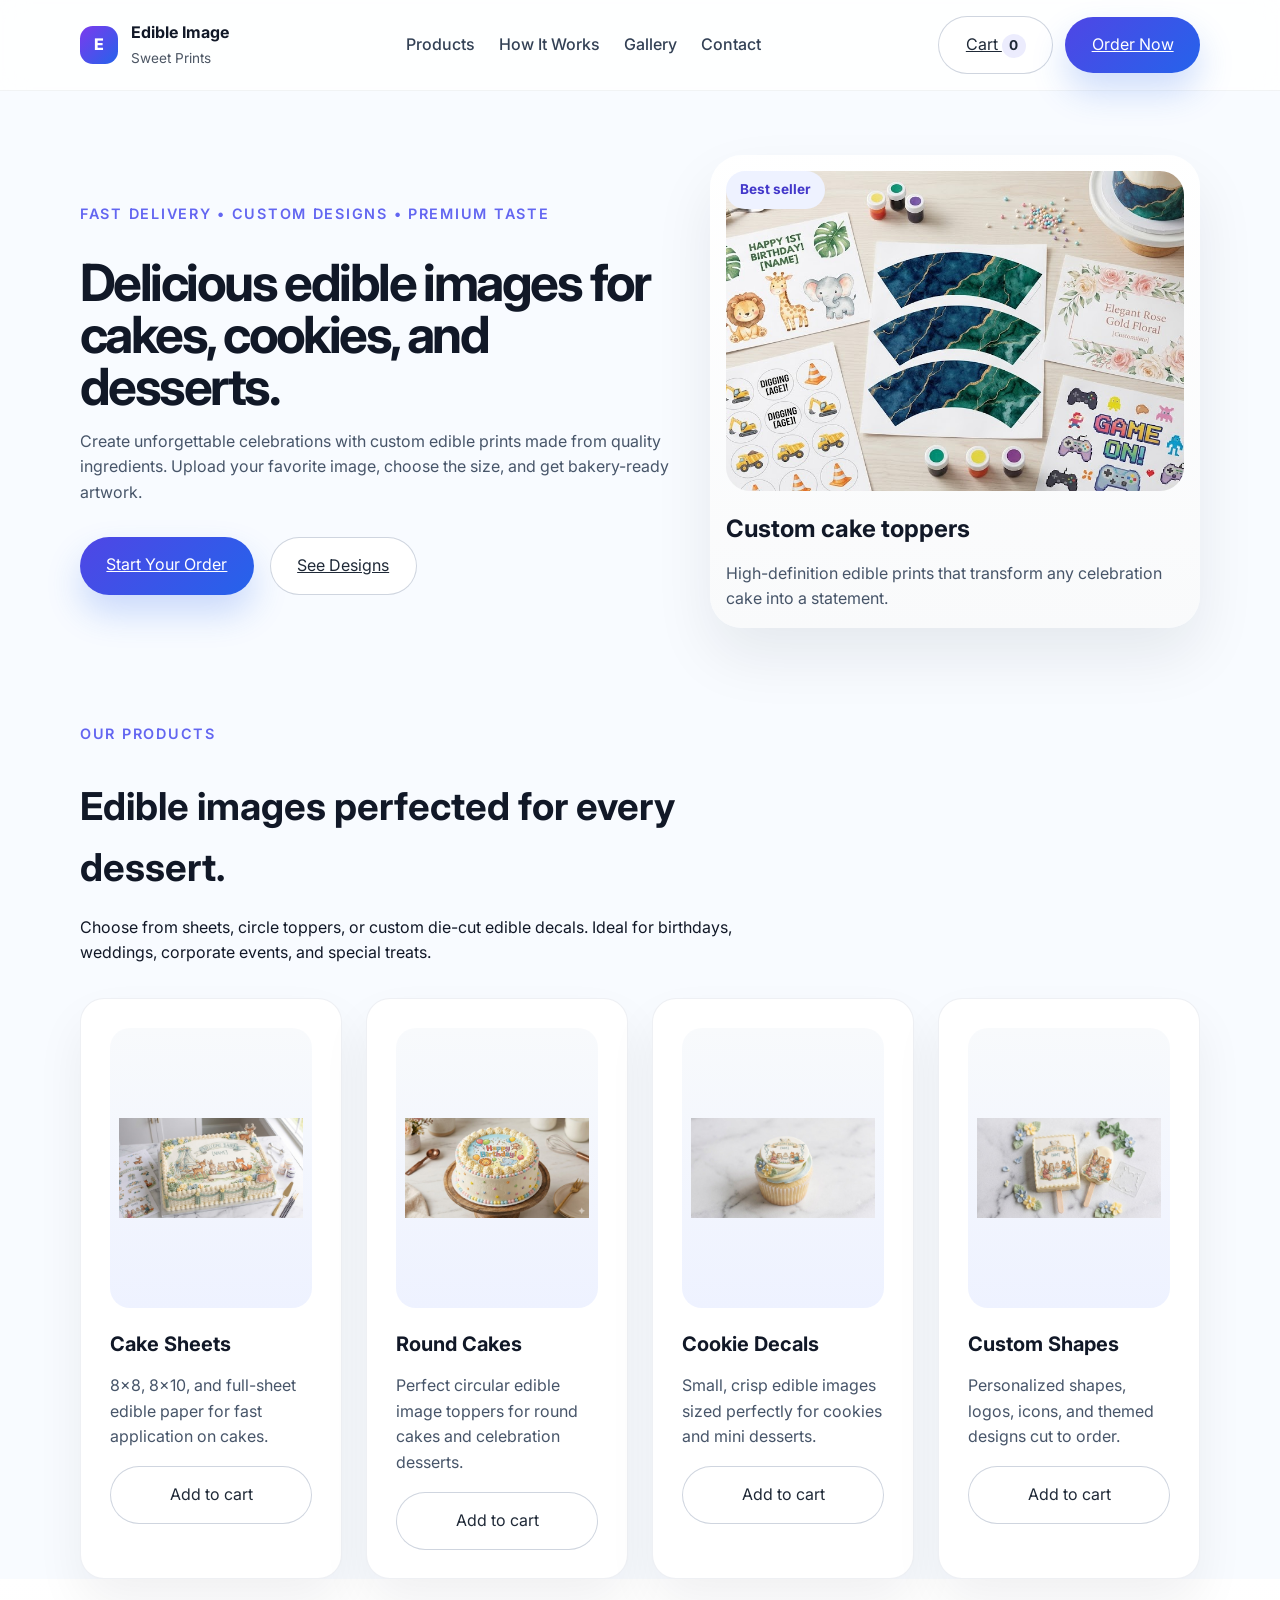
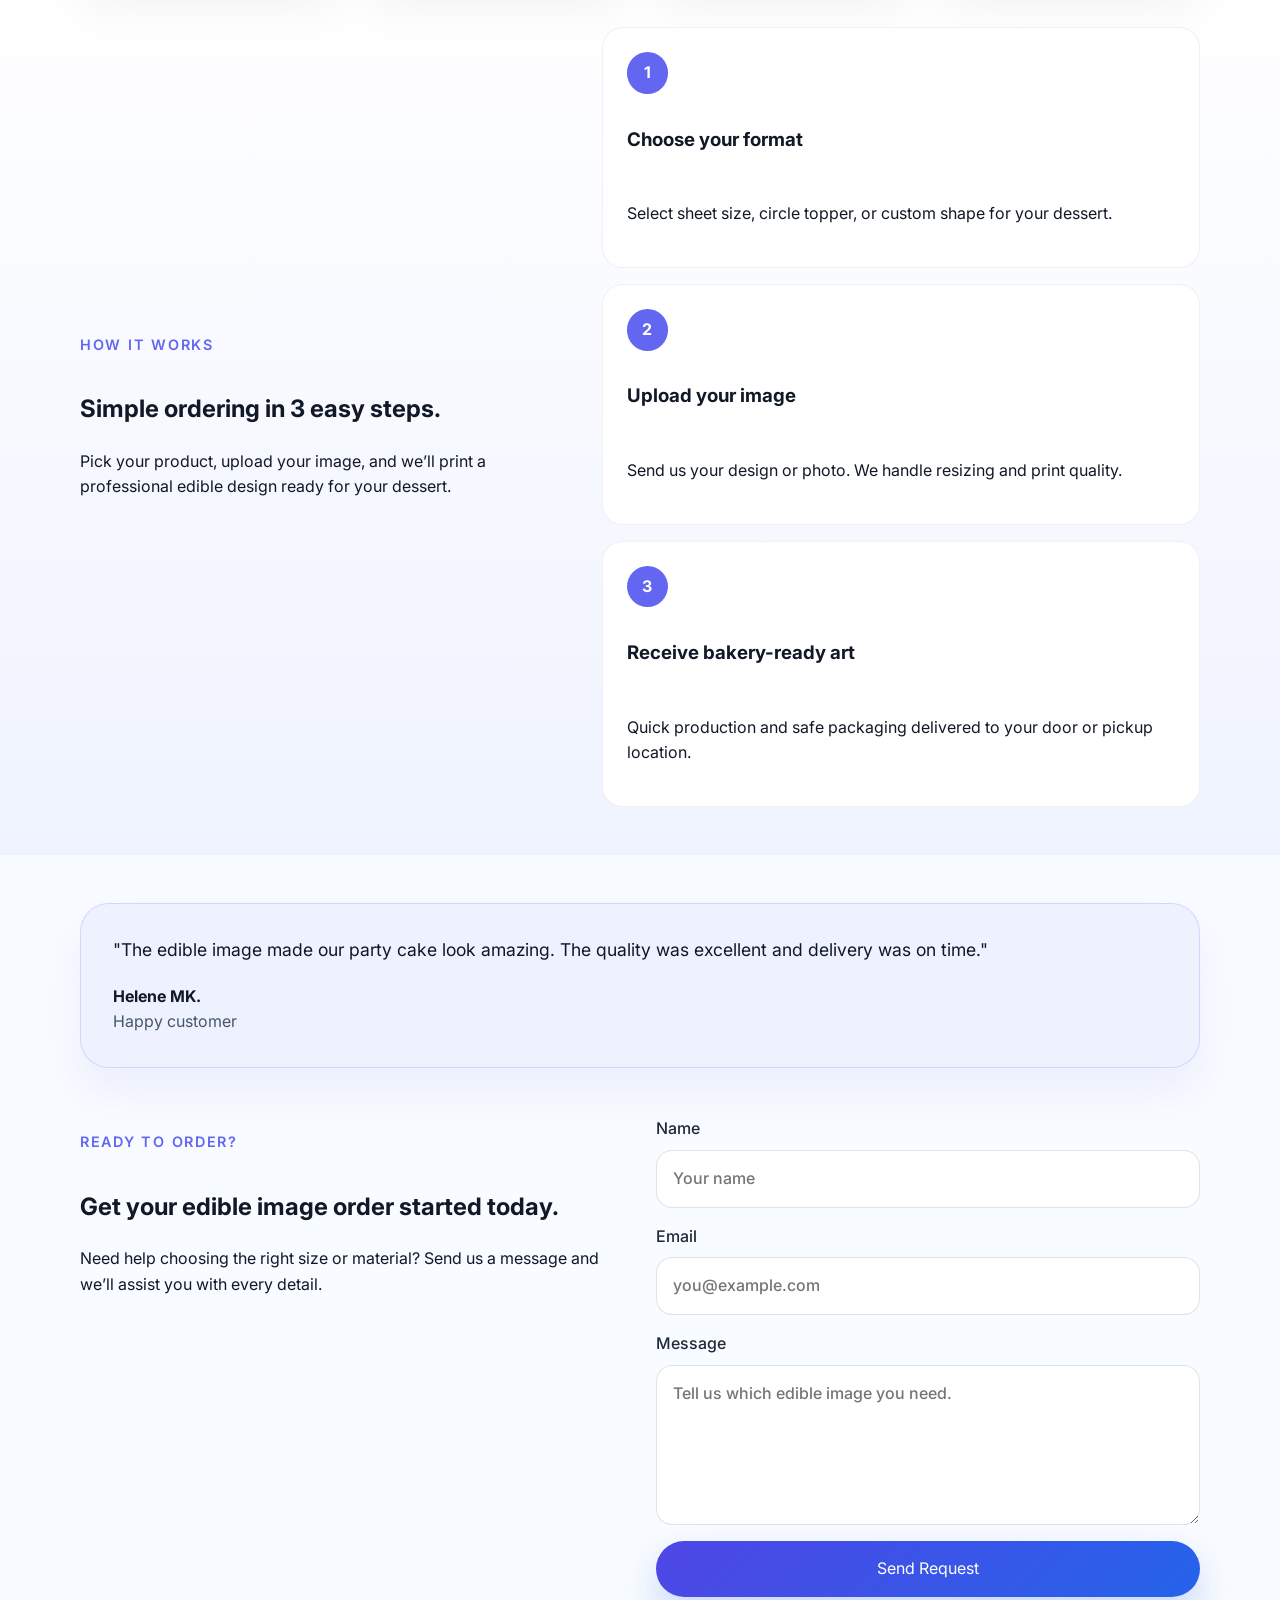
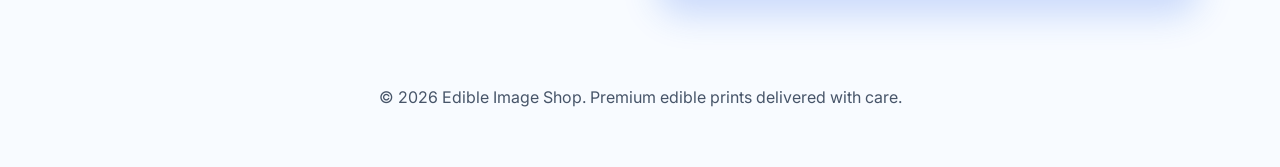
==== index.html @ 17825cc0 "Initial commit" ====
<!DOCTYPE html>
<html lang="en">
<head>
  <meta charset="UTF-8" />
  <meta name="viewport" content="width=device-width, initial-scale=1.0" />
  <title>Edible Image Shop</title>
  <link rel="preconnect" href="https://fonts.googleapis.com" />
  <link rel="preconnect" href="https://fonts.gstatic.com" crossorigin />
  <link href="https://fonts.googleapis.com/css2?family=Inter:wght@400;500;600;700;800&display=swap" rel="stylesheet" />
  <link rel="stylesheet" href="styles.css" />
</head>
<body>
  <header class="site-header">
    <div class="container header-inner">
      <a href="#hero" class="brand">
        <span class="brand-mark">E</span>
        <div>
          <strong>Edible Image</strong>
          <small>Sweet Prints</small>
        </div>
      </a>
      <nav class="site-nav">
        <a href="#products">Products</a>
        <a href="#process">How It Works</a>
        <a href="gallery.html">Gallery</a>
        <a href="#contact">Contact</a>
      </nav>
      <div class="header-actions">
        <a class="button button-secondary cart-button" href="cart.html">
          Cart <span class="cart-count" data-cart-count>0</span>
        </a>
        <a class="button button-primary" href="#contact">Order Now</a>
      </div>
    </div>
  </header>

  <main>
    <section id="hero" class="hero-section">
      <div class="container hero-grid">
        <div class="hero-copy">
          <p class="eyebrow">Fast delivery • Custom designs • Premium taste</p>
          <h1>Delicious edible images for cakes, cookies, and desserts.</h1>
          <p class="hero-text">Create unforgettable celebrations with custom edible prints made from quality ingredients. Upload your favorite image, choose the size, and get bakery-ready artwork.</p>
          <div class="hero-actions">
            <a class="button button-primary" href="#contact">Start Your Order</a>
            <a class="button button-secondary" href="#products">See Designs</a>
          </div>
        </div>
        <div class="hero-card">
          <div class="product-badge">Best seller</div>
          <img src="img/Welcomeimg.png" alt="Edible image cake" />
          <div class="card-info">
            <h2>Custom cake toppers</h2>
            <p>High-definition edible prints that transform any celebration cake into a statement.</p>
          </div>
        </div>
      </div>
    </section>

    <section id="products" class="section section-products">
      <div class="container">
        <div class="section-heading">
          <p class="eyebrow">Our products</p>
          <h2>Edible images perfected for every dessert.</h2>
          <p>Choose from sheets, circle toppers, or custom die-cut edible decals. Ideal for birthdays, weddings, corporate events, and special treats.</p>
        </div>

        <div class="product-grid">
          <article class="product-card">
            <div class="product-image-gallery" data-product-gallery>
              <img class="product-card-image" src="img/sheet2.png" alt="Sheet cake edible image" />
              <img class="product-card-image" src="img/sheet.png" alt="Sheet cake edible image variant 1" />
              <img class="product-card-image" src="img/sheet-cake.png" alt="Sheet cake edible image variant 2" />
            </div>
            <h3>Cake Sheets</h3>
            <p>8x8, 8x10, and full-sheet edible paper for fast application on cakes.</p>
            <button class="button button-secondary add-cart" type="button" data-product-id="sheet-cake" data-product-name="Cake Sheets">Add to cart</button>
          </article>
          <article class="product-card">
            <div class="product-image-gallery" data-product-gallery>
              <img class="product-card-image" src="img/round-cake.png" alt="Round cake edible image" />
              <img class="product-card-image" src="img/smallround.png" alt="Round cake edible image variant 1" />
              <img class="product-card-image" src="img/round.png" alt="Round cake edible image variant 1" />
              <img class="product-card-image" src="img/2tier.png" alt="Round cake edible image variant 2" />
            </div>
            <h3>Round Cakes</h3>
            <p>Perfect circular edible image toppers for round cakes and celebration desserts.</p>
            <button class="button button-secondary add-cart" type="button" data-product-id="round-cake" data-product-name="Round Cakes">Add to cart</button>
          </article>
          <article class="product-card">
            <div class="product-image-gallery" data-product-gallery>
              <img class="product-card-image" src="img/1cupcake.png" alt="Cookie edible image" />
              <img class="product-card-image" src="img/cupcakes.png" alt="Cookie edible image variant 1" />
              <img class="product-card-image" src="img/cupcake.png" alt="Cookie edible image variant 2" />
            </div>
            <h3>Cookie Decals</h3>
            <p>Small, crisp edible images sized perfectly for cookies and mini desserts.</p>
            <button class="button button-secondary add-cart" type="button" data-product-id="cookie" data-product-name="Cookie Decals">Add to cart</button>
          </article>
          <article class="product-card">
            <div class="product-image-gallery" data-product-gallery>
              <img class="product-card-image" src="img/shape1.png" alt="Custom shape edible image" />
              <img class="product-card-image" src="img/shape.png" alt="Custom shape edible image variant 1" />
              <img class="product-card-image" src="img/custom-shape.png" alt="Custom shape edible image variant 2" />
            </div>
            <h3>Custom Shapes</h3>
            <p>Personalized shapes, logos, icons, and themed designs cut to order.</p>
            <button class="button button-secondary add-cart" type="button" data-product-id="custom-shape" data-product-name="Custom Shapes">Add to cart</button>
          </article>
        </div>
      </div>
    </section>

    <section id="process" class="section section-process">
      <div class="container process-grid">
        <div class="process-copy">
          <p class="eyebrow">How it works</p>
          <h2>Simple ordering in 3 easy steps.</h2>
          <p>Pick your product, upload your image, and we’ll print a professional edible design ready for your dessert.</p>
        </div>

        <div class="process-steps">
          <div class="step-card">
            <span class="step-number">1</span>
            <h3>Choose your format</h3>
            <p>Select sheet size, circle topper, or custom shape for your dessert.</p>
          </div>
          <div class="step-card">
            <span class="step-number">2</span>
            <h3>Upload your image</h3>
            <p>Send us your design or photo. We handle resizing and print quality.</p>
          </div>
          <div class="step-card">
            <span class="step-number">3</span>
            <h3>Receive bakery-ready art</h3>
            <p>Quick production and safe packaging delivered to your door or pickup location.</p>
          </div>
        </div>
      </div>
    </section>

    <section class="section section-testimonials">
      <div class="container">
        <div class="testimonial-card">
          <p>"The edible image made our party cake look amazing. The quality was excellent and delivery was on time."</p>
          <div class="testimonial-author">
            <strong>Helene MK.</strong>
            <span>Happy customer</span>
          </div>
        </div>
      </div>
    </section>

    <section id="contact" class="section section-contact">
      <div class="container contact-grid">
        <div>
          <p class="eyebrow">Ready to order?</p>
          <h2>Get your edible image order started today.</h2>
          <p>Need help choosing the right size or material? Send us a message and we’ll assist you with every detail.</p>
        </div>

        <form id="order-form" class="contact-form">
          <label>
            Name
            <input type="text" name="name" placeholder="Your name" required />
          </label>
          <label>
            Email
            <input type="email" name="email" placeholder="you@example.com" required />
          </label>
          <label>
            Message
            <textarea name="message" rows="5" placeholder="Tell us which edible image you need." required></textarea>
          </label>
          <button type="submit" class="button button-primary">Send Request</button>
        </form>
      </div>
    </section>
  </main>

  <footer class="site-footer">
    <div class="container footer-inner">
      <p>© 2026 Edible Image Shop. Premium edible prints delivered with care.</p>
    </div>
  </footer>

  <div class="product-modal" id="product-modal" aria-hidden="true">
    <div class="product-modal-backdrop" data-close-product-modal></div>
    <div class="product-modal-dialog" role="dialog" aria-modal="true" aria-labelledby="product-modal-title">
      <button class="product-modal-close" type="button" aria-label="Close preview" data-close-product-modal>×</button>
      <div class="product-modal-content">
        <div class="product-modal-visual">
          <img class="product-modal-image" id="product-modal-image" src="" alt="" />
          <div class="product-modal-thumbs" id="product-modal-thumbs"></div>
        </div>
        <div class="product-modal-body">
          <p class="eyebrow">Product preview</p>
          <h3 id="product-modal-title"></h3>
          <p id="product-modal-description"></p>
          <button class="button button-primary" id="product-modal-add" type="button">Add to cart</button>
        </div>
      </div>
    </div>
  </div>

  <script src="script.js"></script>
</body>
</html>
---- styles.css ----
:root {
  color-scheme: light;
  font-family: 'Inter', system-ui, -apple-system, BlinkMacSystemFont, 'Segoe UI', sans-serif;
  font-size: 16px;
  line-height: 1.6;
  color: #111827;
  background: radial-gradient(circle at top, #f4f7ff 0%, #fafafa 55%, #ffffff 100%);
}

* {
  box-sizing: border-box;
}

html, body {
  margin: 0;
  min-height: 100%;
}

body {
  background-color: #f8fbff;
}

img {
  max-width: 100%;
  display: block;
}

.container {
  width: min(1120px, calc(100% - 2rem));
  margin: 0 auto;
}

.site-header {
  position: sticky;
  top: 0;
  z-index: 10;
  backdrop-filter: blur(14px);
  background: rgba(255, 255, 255, 0.82);
  border-bottom: 1px solid rgba(15, 23, 42, 0.05);
}

.header-inner {
  display: flex;
  align-items: center;
  justify-content: space-between;
  gap: 1rem;
  padding: 1rem 0;
}

.brand {
  display: inline-flex;
  align-items: center;
  gap: 0.8rem;
  text-decoration: none;
  color: inherit;
}

.brand-mark {
  width: 2.4rem;
  height: 2.4rem;
  border-radius: 0.8rem;
  display: grid;
  place-items: center;
  background: linear-gradient(135deg, #7c3aed, #2563eb);
  color: white;
  font-weight: 800;
}

.brand strong {
  display: block;
  font-size: 1rem;
}

.brand small {
  color: #4b5563;
  font-size: 0.85rem;
}

.site-nav {
  display: flex;
  align-items: center;
  gap: 1.5rem;
}

.site-nav a {
  color: #334155;
  text-decoration: none;
  font-weight: 500;
}

.hero-section {
  padding: 4rem 0 2rem;
}

.hero-grid {
  display: grid;
  grid-template-columns: 1.1fr 0.9fr;
  gap: 2rem;
  align-items: center;
}

.eyebrow {
  display: inline-flex;
  align-items: center;
  gap: 0.5rem;
  font-size: 0.9rem;
  font-weight: 600;
  text-transform: uppercase;
  letter-spacing: 0.12em;
  color: #6366f1;
}

.hero-copy h1 {
  margin: 1rem 0 1rem;
  font-size: clamp(2.5rem, 4vw, 4rem);
  line-height: 1.02;
  letter-spacing: -0.05em;
}

.hero-text {
  max-width: 42rem;
  color: #475569;
  margin-bottom: 2rem;
}

.hero-actions {
  display: flex;
  flex-wrap: wrap;
  gap: 1rem;
}

.hero-card {
  position: relative;
  padding: 1rem;
  border-radius: 2rem;
  background: linear-gradient(180deg, rgba(255,255,255,0.96), rgba(249,250,251,0.96));
  box-shadow: 0 28px 60px rgba(15, 23, 42, 0.08);
}

.product-badge {
  position: absolute;
  top: 1rem;
  left: 1rem;
  padding: 0.5rem 0.85rem;
  border-radius: 999px;
  background: #eef2ff;
  color: #4338ca;
  font-size: 0.85rem;
  font-weight: 700;
}

.hero-card img {
  border-radius: 1.5rem;
  margin-bottom: 1.15rem;
  object-fit: cover;
  width: 100%;
  min-height: 320px;
}

.card-info h2 {
  margin: 0;
  font-size: 1.5rem;
}

.card-info p {
  color: #475569;
  margin: 0.8rem 0 0;
}

.section {
  padding: 3rem 0;
}

.section-products {
  padding-bottom: 0;
}

.section-heading {
  max-width: 44rem;
  margin-bottom: 2rem;
}

.section-heading h2 {
  margin: 1rem 0 0.75rem;
  font-size: clamp(2rem, 3vw, 2.75rem);
}

.product-grid {
  display: grid;
  grid-template-columns: repeat(4, minmax(0, 1fr));
  gap: 1.5rem;
}

.product-card {
  padding: 1.8rem;
  border-radius: 1.5rem;
  background: white;
  box-shadow: 0 24px 50px rgba(15, 23, 42, 0.06);
  border: 1px solid rgba(148, 163, 184, 0.16);
}

.product-image-gallery {
  position: relative;
  width: 100%;
  height: 280px;
  border-radius: 1.25rem;
  margin-bottom: 1.25rem;
  overflow: hidden;
  background: linear-gradient(180deg, #f8fafc 0%, #eef2ff 100%);
  padding: 0.6rem;
}

.product-image-gallery .product-card-image {
  position: absolute;
  top: 0.6rem;
  left: 0.6rem;
  width: calc(100% - 1.2rem);
  height: calc(100% - 1.2rem);
  object-fit: contain;
  margin-bottom: 0;
  opacity: 0;
  transition: opacity 0.3s ease;
  border-radius: 1rem;
}

.product-image-gallery .product-card-image:first-child {
  opacity: 1;
}

.product-image-gallery .product-card-image {
  cursor: zoom-in;
}

.product-card-image {
  width: 100%;
  height: 280px;
  object-fit: contain;
  border-radius: 1.25rem;
  margin-bottom: 1.25rem;
}

.product-modal {
  position: fixed;
  inset: 0;
  z-index: 50;
  display: flex;
  align-items: center;
  justify-content: center;
  padding: 1.5rem;
  opacity: 0;
  pointer-events: none;
  transition: opacity 0.2s ease;
}

.product-modal.is-open {
  opacity: 1;
  pointer-events: auto;
}

.product-modal-backdrop {
  position: absolute;
  inset: 0;
  background: rgba(15, 23, 42, 0.7);
  backdrop-filter: blur(6px);
}

.product-modal-dialog {
  position: relative;
  width: min(920px, 100%);
  background: white;
  border-radius: 1.5rem;
  box-shadow: 0 28px 80px rgba(15, 23, 42, 0.25);
  overflow: hidden;
}

.product-modal-content {
  display: grid;
  grid-template-columns: 1.1fr 0.9fr;
  align-items: center;
}

.product-modal-visual {
  display: flex;
  flex-direction: column;
  gap: 0.9rem;
  padding: 1rem;
  background: linear-gradient(180deg, #f8fafc 0%, #eef2ff 100%);
}

.product-modal-image {
  width: 100%;
  max-height: 60vh;
  object-fit: contain;
  border-radius: 1rem;
  background: white;
}

.product-modal-thumbs {
  display: flex;
  flex-wrap: wrap;
  gap: 0.6rem;
}

.product-modal-thumb {
  width: 56px;
  height: 56px;
  padding: 0;
  border: 2px solid transparent;
  border-radius: 0.75rem;
  overflow: hidden;
  cursor: pointer;
  background: white;
}

.product-modal-thumb.is-active {
  border-color: #4f46e5;
}

.product-modal-thumb img {
  width: 100%;
  height: 100%;
  object-fit: cover;
}

.product-modal-body {
  padding: 2rem;
}

.product-modal-body h3 {
  margin: 0.35rem 0 0.75rem;
  font-size: 1.5rem;
}

.product-modal-body p {
  margin: 0 0 1rem;
  color: #475569;
}

.product-modal-close {
  position: absolute;
  top: 0.85rem;
  right: 0.85rem;
  width: 2.5rem;
  height: 2.5rem;
  border: none;
  border-radius: 50%;
  background: rgba(255, 255, 255, 0.95);
  color: #0f172a;
  font-size: 1.5rem;
  cursor: pointer;
}

.product-card h3 {
  margin: 0 0 0.85rem;
  font-size: 1.25rem;
}

.product-card p {
  margin: 0;
  color: #475569;
}

.cart-request-panel {
  margin-top: 1.5rem;
  padding: 1.5rem;
  border-radius: 1.25rem;
  background: #f8fbff;
  border: 1px solid rgba(99, 102, 241, 0.16);
}

.cart-request-panel h3 {
  margin: 0 0 0.5rem;
  font-size: 1.1rem;
}

.cart-request-panel p {
  margin: 0 0 1rem;
  color: #475569;
}

.cart-request-form {
  display: grid;
  gap: 1rem;
}

.form-field {
  display: grid;
  gap: 0.45rem;
  font-weight: 600;
  color: #0f172a;
}

.form-field input[type="text"],
.form-field input[type="email"],
.form-field input[type="file"] {
  width: 100%;
  border: 1px solid rgba(148, 163, 184, 0.35);
  border-radius: 0.95rem;
  padding: 0.9rem 1rem;
  font: inherit;
  background: white;
}

.image-preview-container {
  display: flex;
  align-items: center;
  justify-content: center;
  min-height: 120px;
  border: 1px dashed rgba(99, 102, 241, 0.35);
  border-radius: 1rem;
  background: white;
  padding: 0.75rem;
}

.upload-preview {
  max-width: 100%;
  max-height: 220px;
  object-fit: contain;
  border-radius: 0.85rem;
}

.upload-error {
  margin: 0;
  color: #b91c1c;
}

.section-process {
  background: linear-gradient(180deg, #ffffff 0%, #eff3ff 100%);
}

.process-grid {
  display: grid;
  grid-template-columns: 0.9fr 1.1fr;
  gap: 2rem;
  align-items: center;
}

.process-steps {
  display: grid;
  gap: 1rem;
}

.step-card {
  display: grid;
  gap: 0.75rem;
  padding: 1.5rem;
  border-radius: 1.3rem;
  background: white;
  border: 1px solid rgba(148, 163, 184, 0.15);
}

.step-number {
  display: inline-flex;
  width: 2.6rem;
  height: 2.6rem;
  align-items: center;
  justify-content: center;
  border-radius: 50%;
  background: #6366f1;
  color: white;
  font-weight: 700;
}

.testimonial-card {
  padding: 2rem;
  border-radius: 1.8rem;
  background: #eef2ff;
  border: 1px solid rgba(99, 102, 241, 0.2);
  box-shadow: 0 24px 40px rgba(99, 102, 241, 0.08);
}

.testimonial-card p {
  margin: 0 0 1.25rem;
  font-size: 1.1rem;
  color: #0f172a;
}

.testimonial-author strong {
  display: block;
  font-size: 1rem;
}

.testimonial-author span {
  color: #475569;
}

.section-contact {
  padding-top: 0;
}

.contact-grid {
  display: grid;
  grid-template-columns: 1fr 1fr;
  gap: 2rem;
  align-items: start;
}

.contact-form {
  display: grid;
  gap: 1rem;
}

.contact-form label {
  display: grid;
  gap: 0.5rem;
  font-weight: 500;
  color: #1f2937;
}

.contact-form input,
.contact-form textarea {
  width: 100%;
  border: 1px solid rgba(148, 163, 184, 0.3);
  background: white;
  border-radius: 1rem;
  padding: 0.95rem 1rem;
  font: inherit;
  color: #0f172a;
}

.button {
  border: none;
  cursor: pointer;
  font: inherit;
  border-radius: 999px;
  padding: 0.95rem 1.65rem;
  transition: transform 0.2s ease, box-shadow 0.2s ease, background 0.2s ease;
}

.button:hover {
  transform: translateY(-1px);
}

.button-primary {
  color: white;
  background: linear-gradient(135deg, #4f46e5, #2563eb);
  box-shadow: 0 18px 35px rgba(37, 99, 235, 0.22);
}

.button-secondary {
  color: #1f2937;
  background: rgba(255, 255, 255, 0.96);
  border: 1px solid rgba(148, 163, 184, 0.45);
}

.site-footer {
  padding: 1.5rem 0 2.5rem;
  color: #475569;
}

.footer-inner {
  display: flex;
  justify-content: center;
}

@media (max-width: 900px) {
  .hero-grid,
  .process-grid,
  .contact-grid {
    grid-template-columns: 1fr;
  }

  .site-nav {
    display: none;
  }
}

@media (max-width: 640px) {
  .header-inner {
    flex-direction: column;
    align-items: stretch;
  }

  .hero-section {
    padding-top: 2.5rem;
  }

  .product-slider {
    grid-template-columns: 1fr;
  }

  .slider-button {
    width: 2.6rem;
    height: 2.6rem;
  }

  .hero-actions {
    flex-direction: column;
  }
}

/* Gallery styles */
.gallery-grid {
  display: grid;
  grid-template-columns: repeat(3, 1fr);
  gap: 1.25rem;
  margin-top: 1.5rem;
}

.gallery-item {
  background: white;
  border-radius: 1rem;
  padding: 0.75rem;
  text-align: center;
  border: 1px solid rgba(148, 163, 184, 0.12);
  box-shadow: 0 18px 36px rgba(15, 23, 42, 0.04);
}

.gallery-img {
  width: 100%;
  height: 180px;
  object-fit: cover;
  border-radius: 0.85rem;
  margin-bottom: 0.75rem;
}

.gallery-image-gallery {
  position: relative;
  width: 100%;
  height: 180px;
  border-radius: 0.85rem;
  margin-bottom: 0.75rem;
  overflow: hidden;
}

.gallery-image-gallery .gallery-img {
  position: absolute;
  top: 0;
  left: 0;
  width: 100%;
  height: 100%;
  object-fit: cover;
  margin-bottom: 0;
  opacity: 0;
  transition: opacity 0.3s ease;
  border-radius: 0.85rem;
}

.gallery-image-gallery .gallery-img:first-child {
  opacity: 1;
}

.gallery-item figcaption {
  font-weight: 600;
  color: #0f172a;
}

@media (max-width: 900px) {
  .gallery-grid { grid-template-columns: repeat(2, 1fr); }
}

@media (max-width: 640px) {
  .gallery-grid { grid-template-columns: 1fr; }
}

.header-actions {
  display: flex;
  align-items: center;
  gap: 0.75rem;
}

.cart-count {
  display: inline-flex;
  align-items: center;
  justify-content: center;
  width: 1.5rem;
  height: 1.5rem;
  border-radius: 999px;
  background: rgba(99, 102, 241, 0.12);
  color: #1f2937;
  font-size: 0.85rem;
  font-weight: 700;
}

.add-cart {
  width: 100%;
  margin-top: 1rem;
}

.cart-list {
  display: grid;
  gap: 1rem;
}

.cart-row {
  display: grid;
  grid-template-columns: auto 1fr auto auto;
  gap: 1rem;
  align-items: center;
  padding: 1.25rem;
  border-radius: 1.2rem;
  background: white;
  border: 1px solid rgba(148, 163, 184, 0.12);
  box-shadow: 0 18px 36px rgba(15, 23, 42, 0.04);
}

.cart-thumbnail {
  width: 90px;
  height: 90px;
  object-fit: cover;
  border-radius: 1rem;
  border: 1px solid rgba(148, 163, 184, 0.16);
}

.cart-product {
  display: flex;
  flex-direction: column;
  gap: 0.35rem;
}

.cart-product span {
  font-weight: 600;
  color: #0f172a;
}

.cart-controls {
  display: flex;
  align-items: center;
  gap: 0.5rem;
}

.quantity-button {
  width: 2.4rem;
  min-width: 2.4rem;
  padding: 0.75rem 0;
}

.remove-item {
  min-width: 4.75rem;
}

.cart-actions {
  display: flex;
  flex-wrap: wrap;
  gap: 1rem;
  align-items: center;
  margin-top: 1rem;
}

.cart-empty {
  display: grid;
  gap: 1.25rem;
  padding: 2rem;
  border-radius: 1.5rem;
  background: #eef2ff;
  border: 1px solid rgba(99, 102, 241, 0.18);
  text-align: center;
}

.cart-empty p {
  margin: 0;
  color: #475569;
}

@media (max-width: 640px) {
  .cart-row {
    grid-template-columns: 1fr;
  }

  .cart-controls {
    justify-content: flex-start;
  }
}
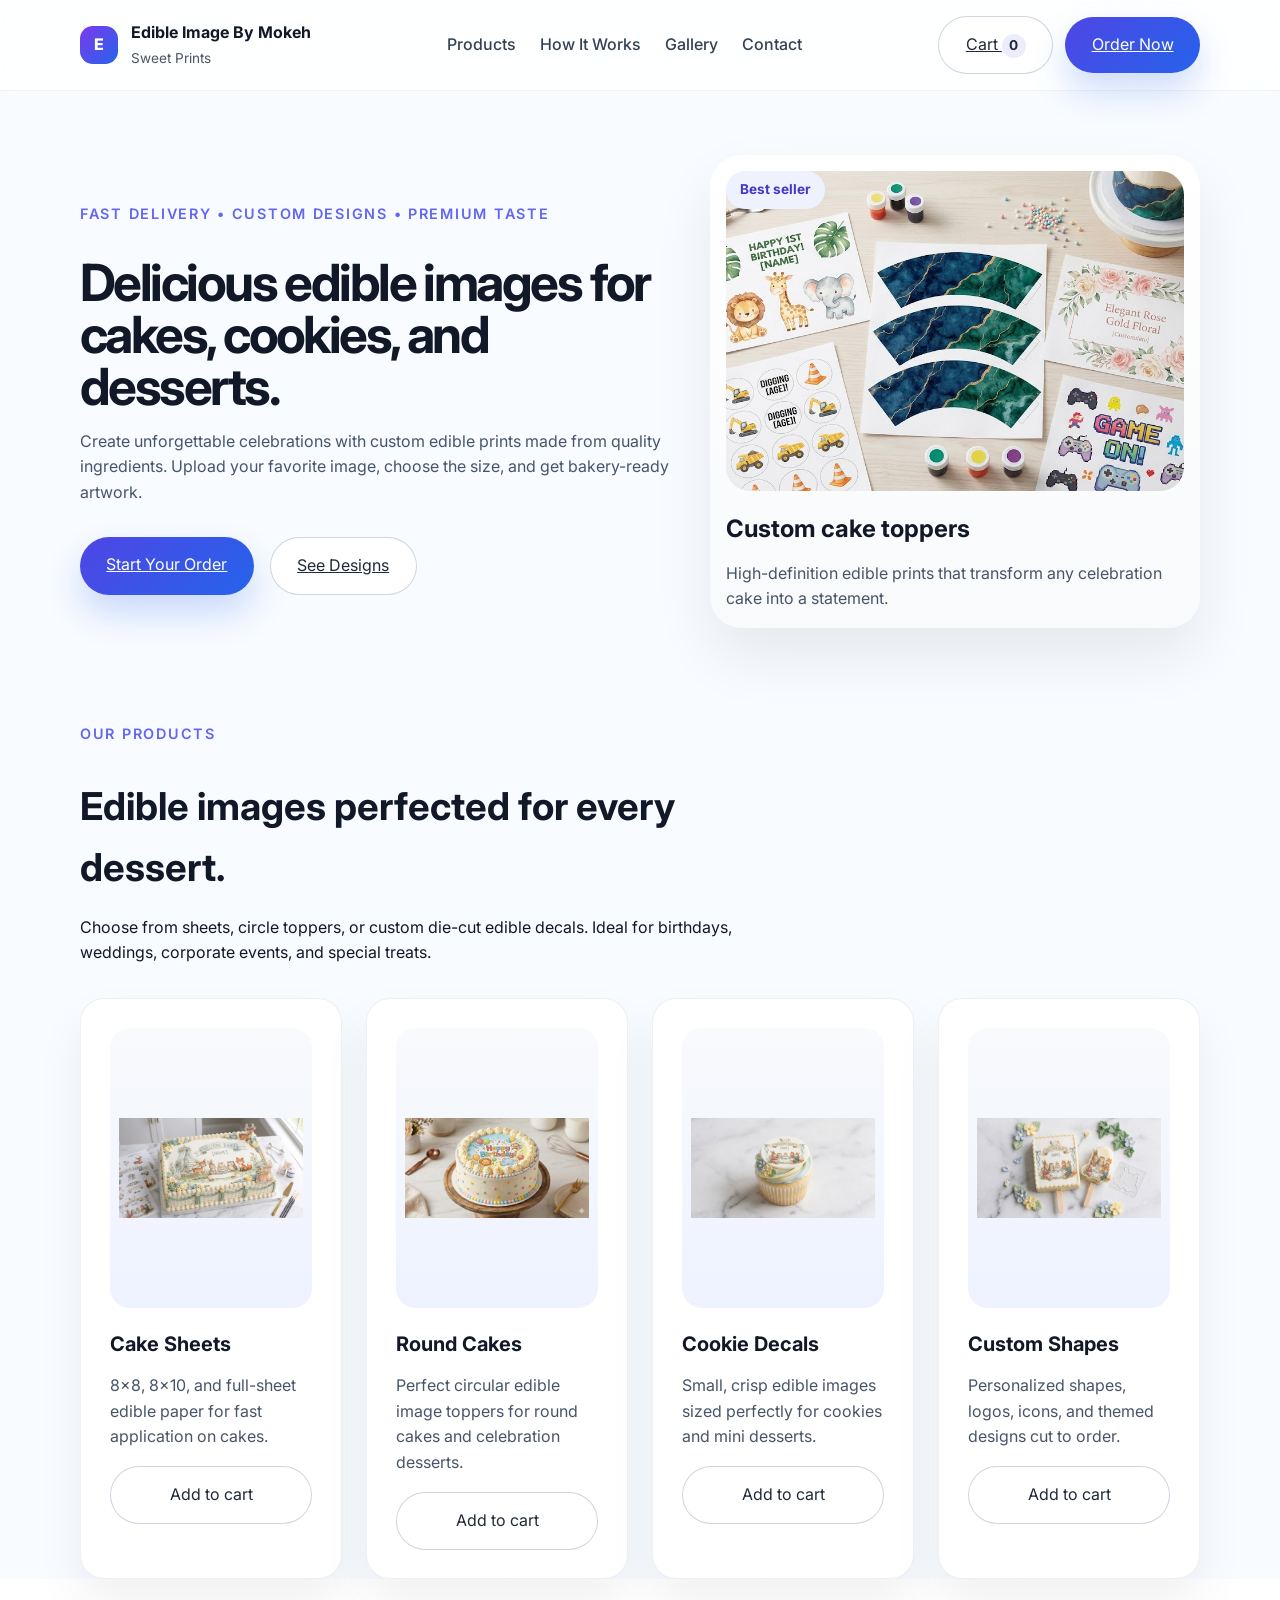
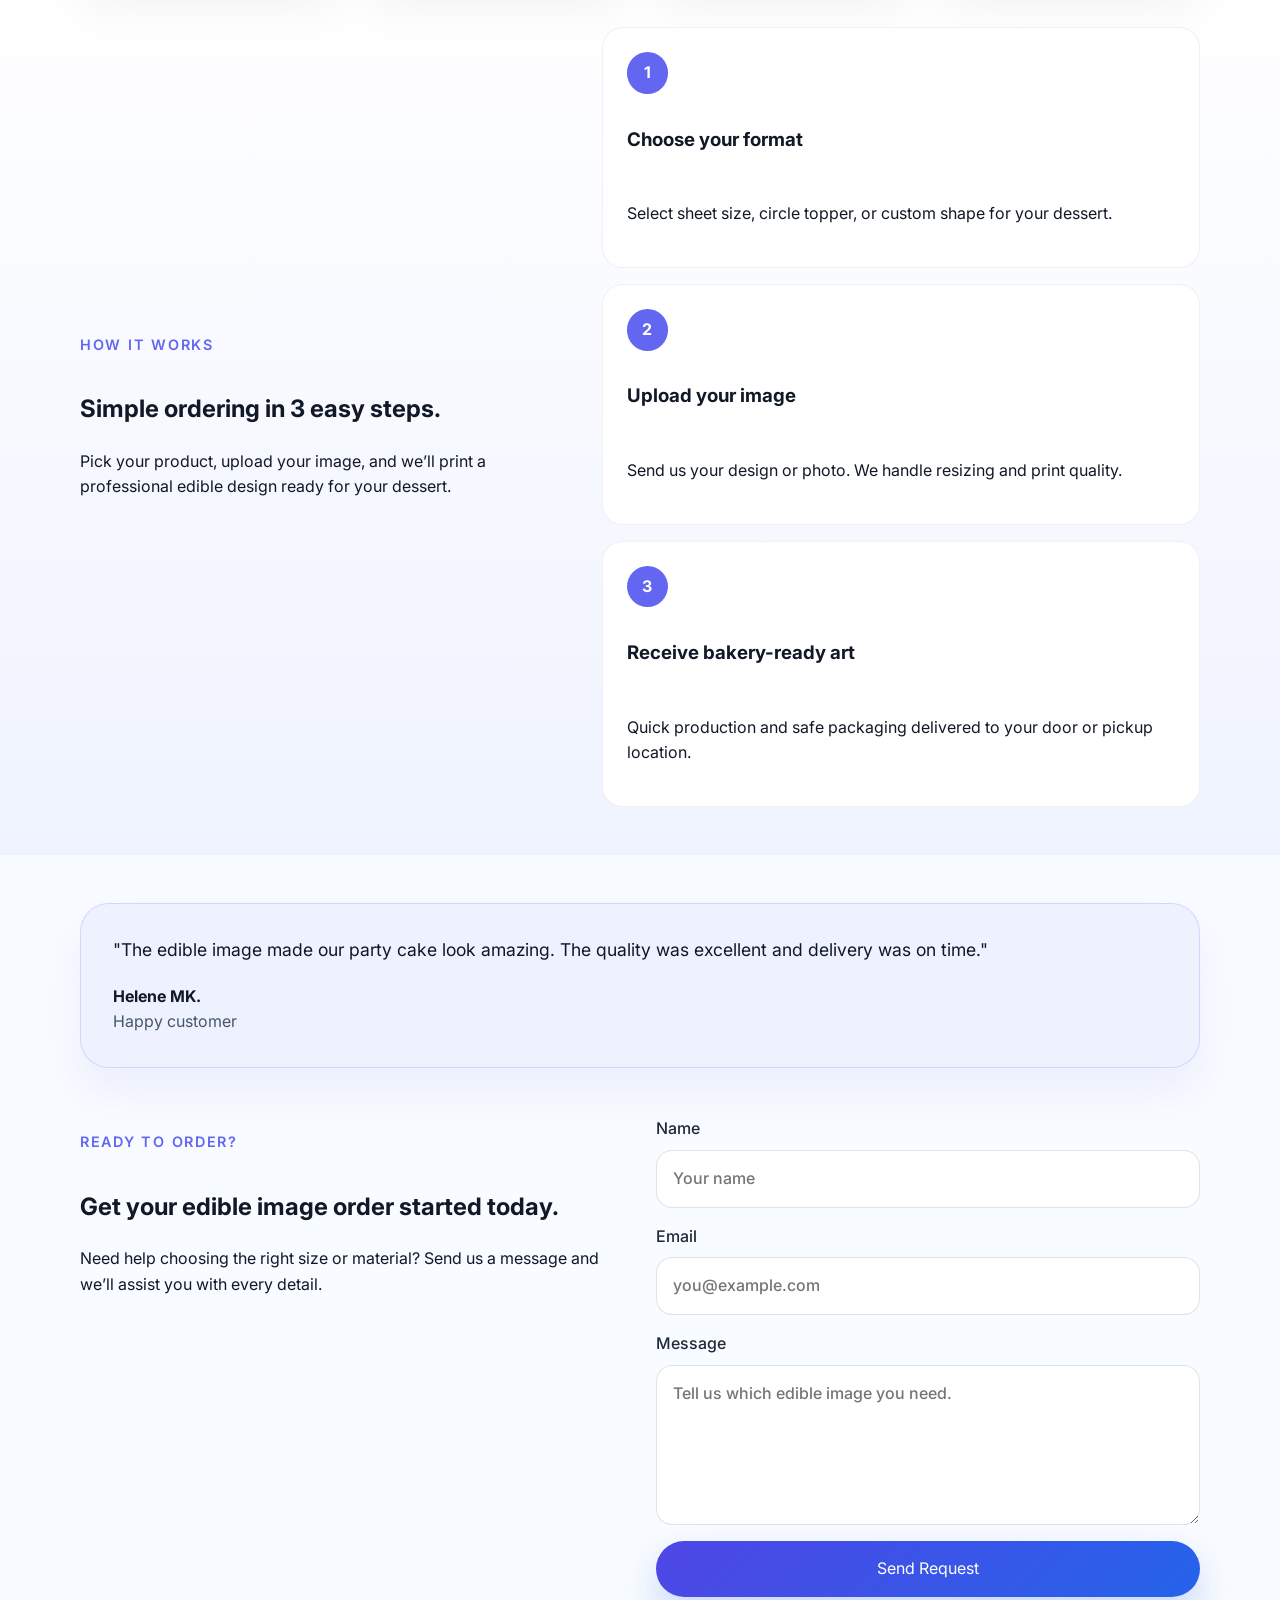
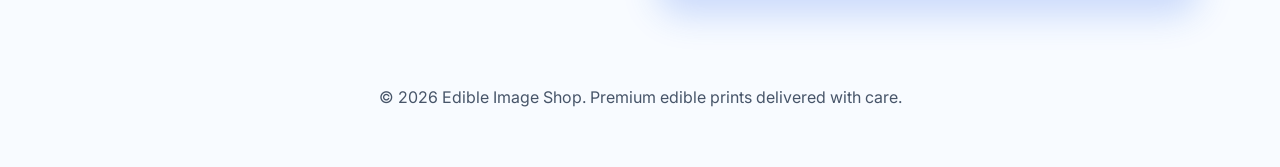
==== commit ab368af5: "Update index.html" ====
--- a/index.html
+++ b/index.html
@@ -15,7 +15,7 @@
       <a href="#hero" class="brand">
         <span class="brand-mark">E</span>
         <div>
-          <strong>Edible Image</strong>
+          <strong>Edible Image By Mokeh</strong>
           <small>Sweet Prints</small>
         </div>
       </a>
--- a/styles.css
+++ b/styles.css
@@ -556,12 +556,22 @@
 @media (max-width: 900px) {
   .hero-grid,
   .process-grid,
-  .contact-grid {
+  .contact-grid,
+  .product-grid {
     grid-template-columns: 1fr;
   }
 
   .site-nav {
     display: none;
+  }
+
+  .hero-card,
+  .product-card,
+  .step-card,
+  .testimonial-card,
+  .cart-request-panel,
+  .product-modal-dialog {
+    width: 100%;
   }
 }
 
@@ -575,17 +585,34 @@
     padding-top: 2.5rem;
   }
 
-  .product-slider {
-    grid-template-columns: 1fr;
-  }
-
-  .slider-button {
-    width: 2.6rem;
-    height: 2.6rem;
-  }
-
   .hero-actions {
     flex-direction: column;
+  }
+
+  .product-grid {
+    grid-template-columns: 1fr;
+  }
+
+  .product-image-gallery {
+    height: auto;
+    padding: 0.75rem;
+  }
+
+  .product-image-gallery .product-card-image,
+  .product-card-image {
+    position: static;
+    width: 100%;
+    height: auto;
+    opacity: 1;
+  }
+
+  .header-actions {
+    flex-direction: column;
+    align-items: stretch;
+  }
+
+  .nav-hidden-mobile {
+    display: none;
   }
 }
 
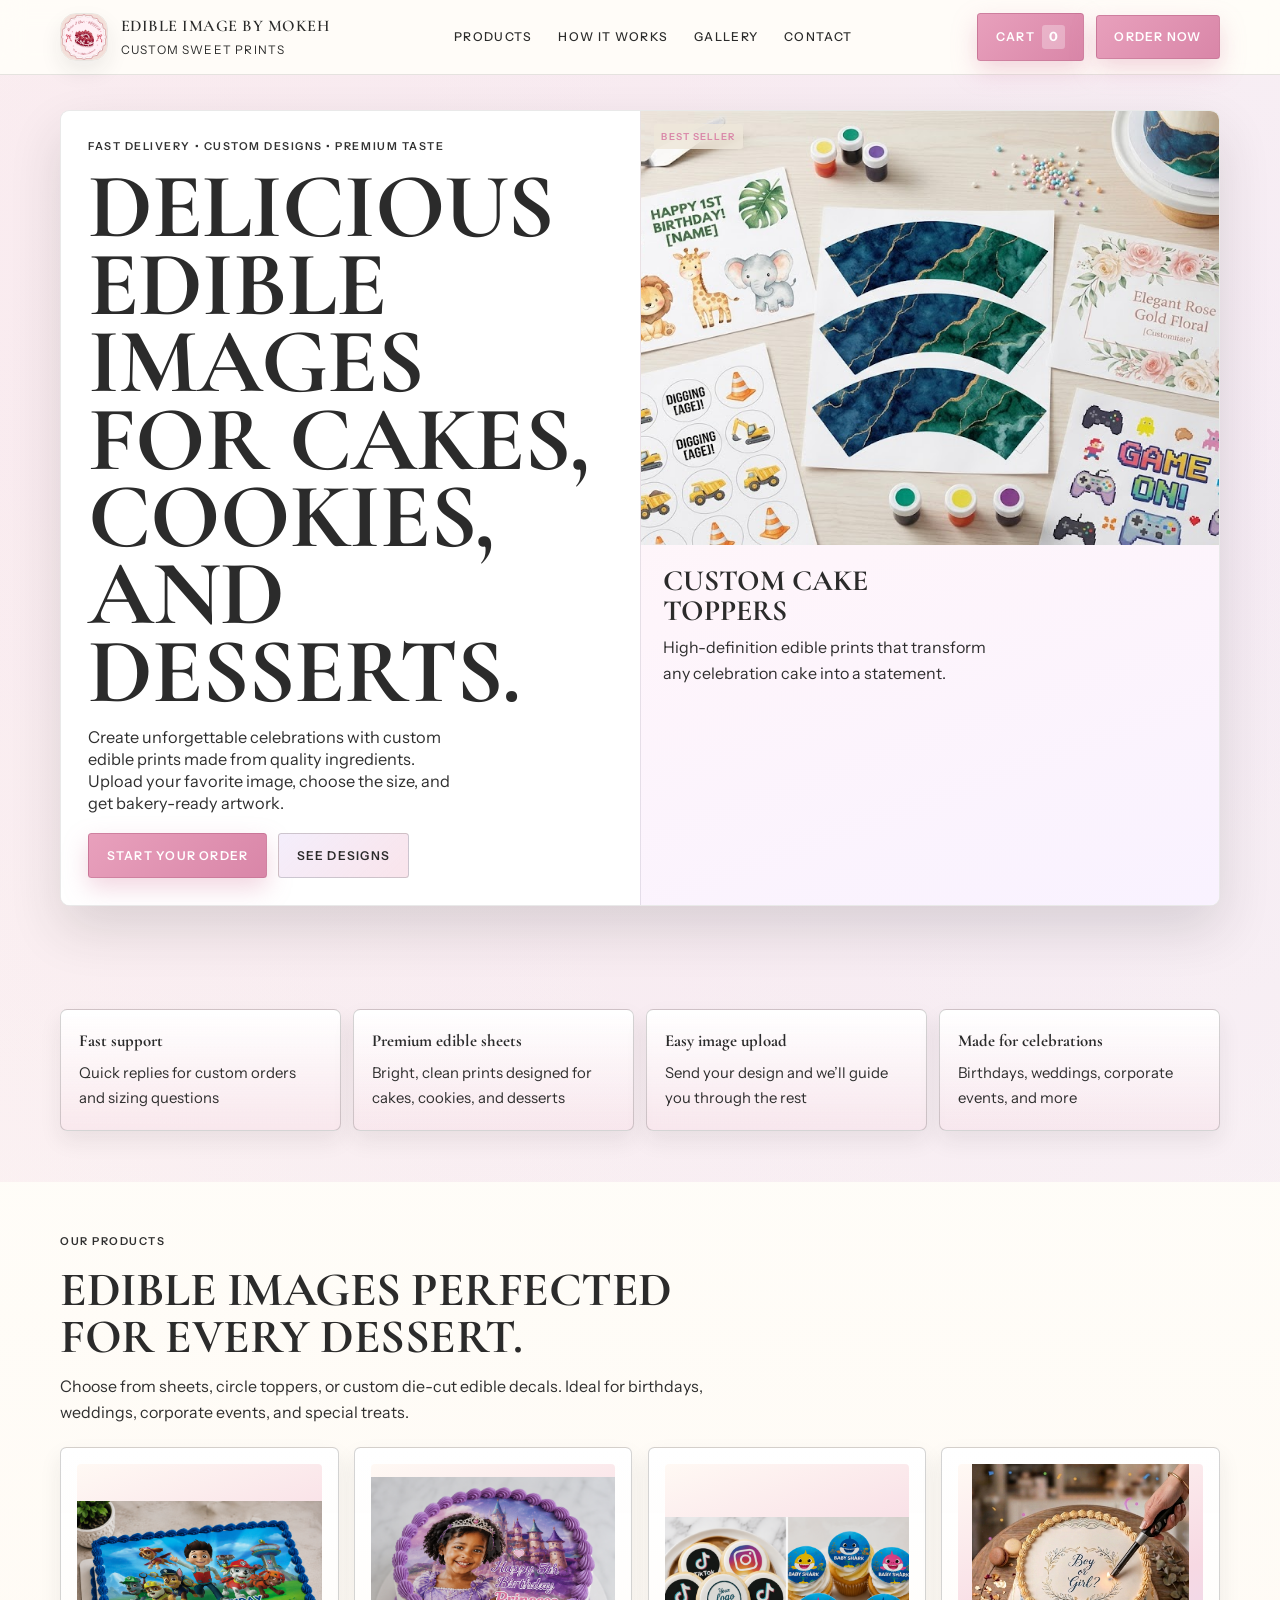
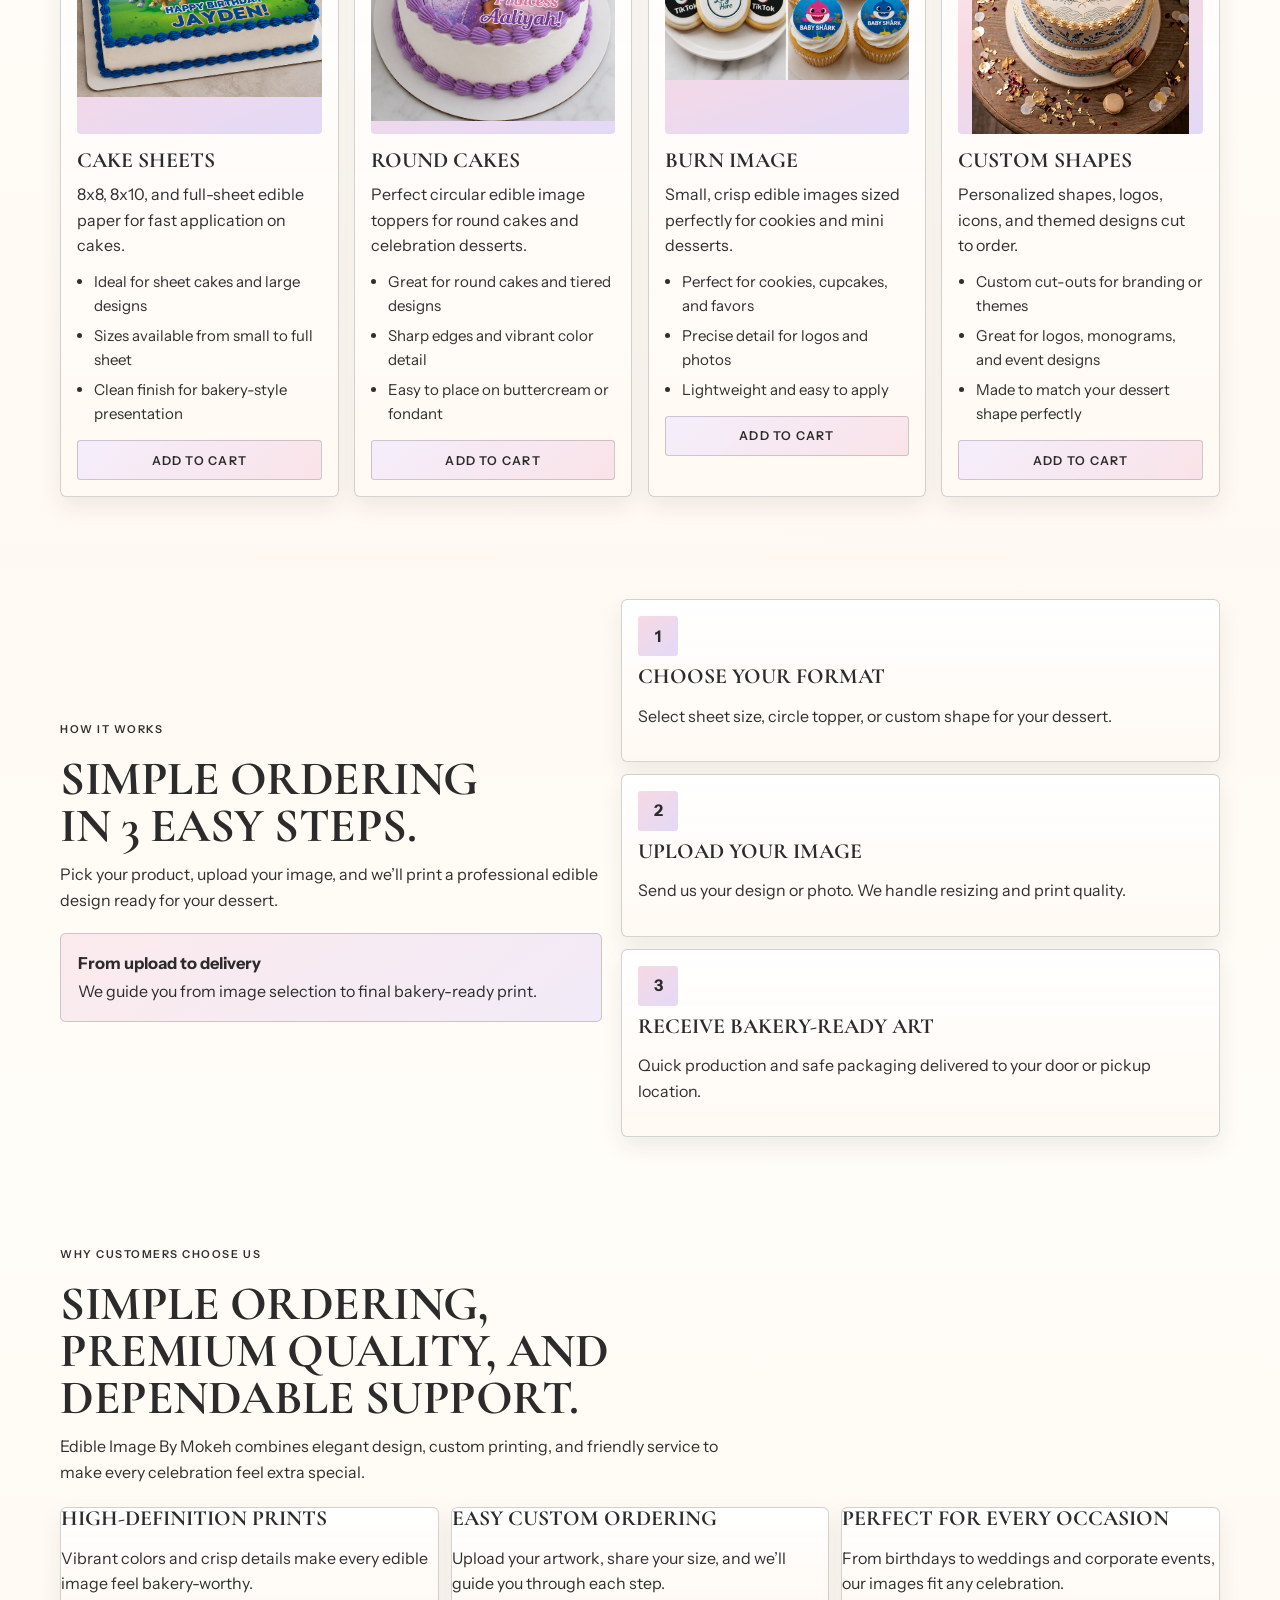
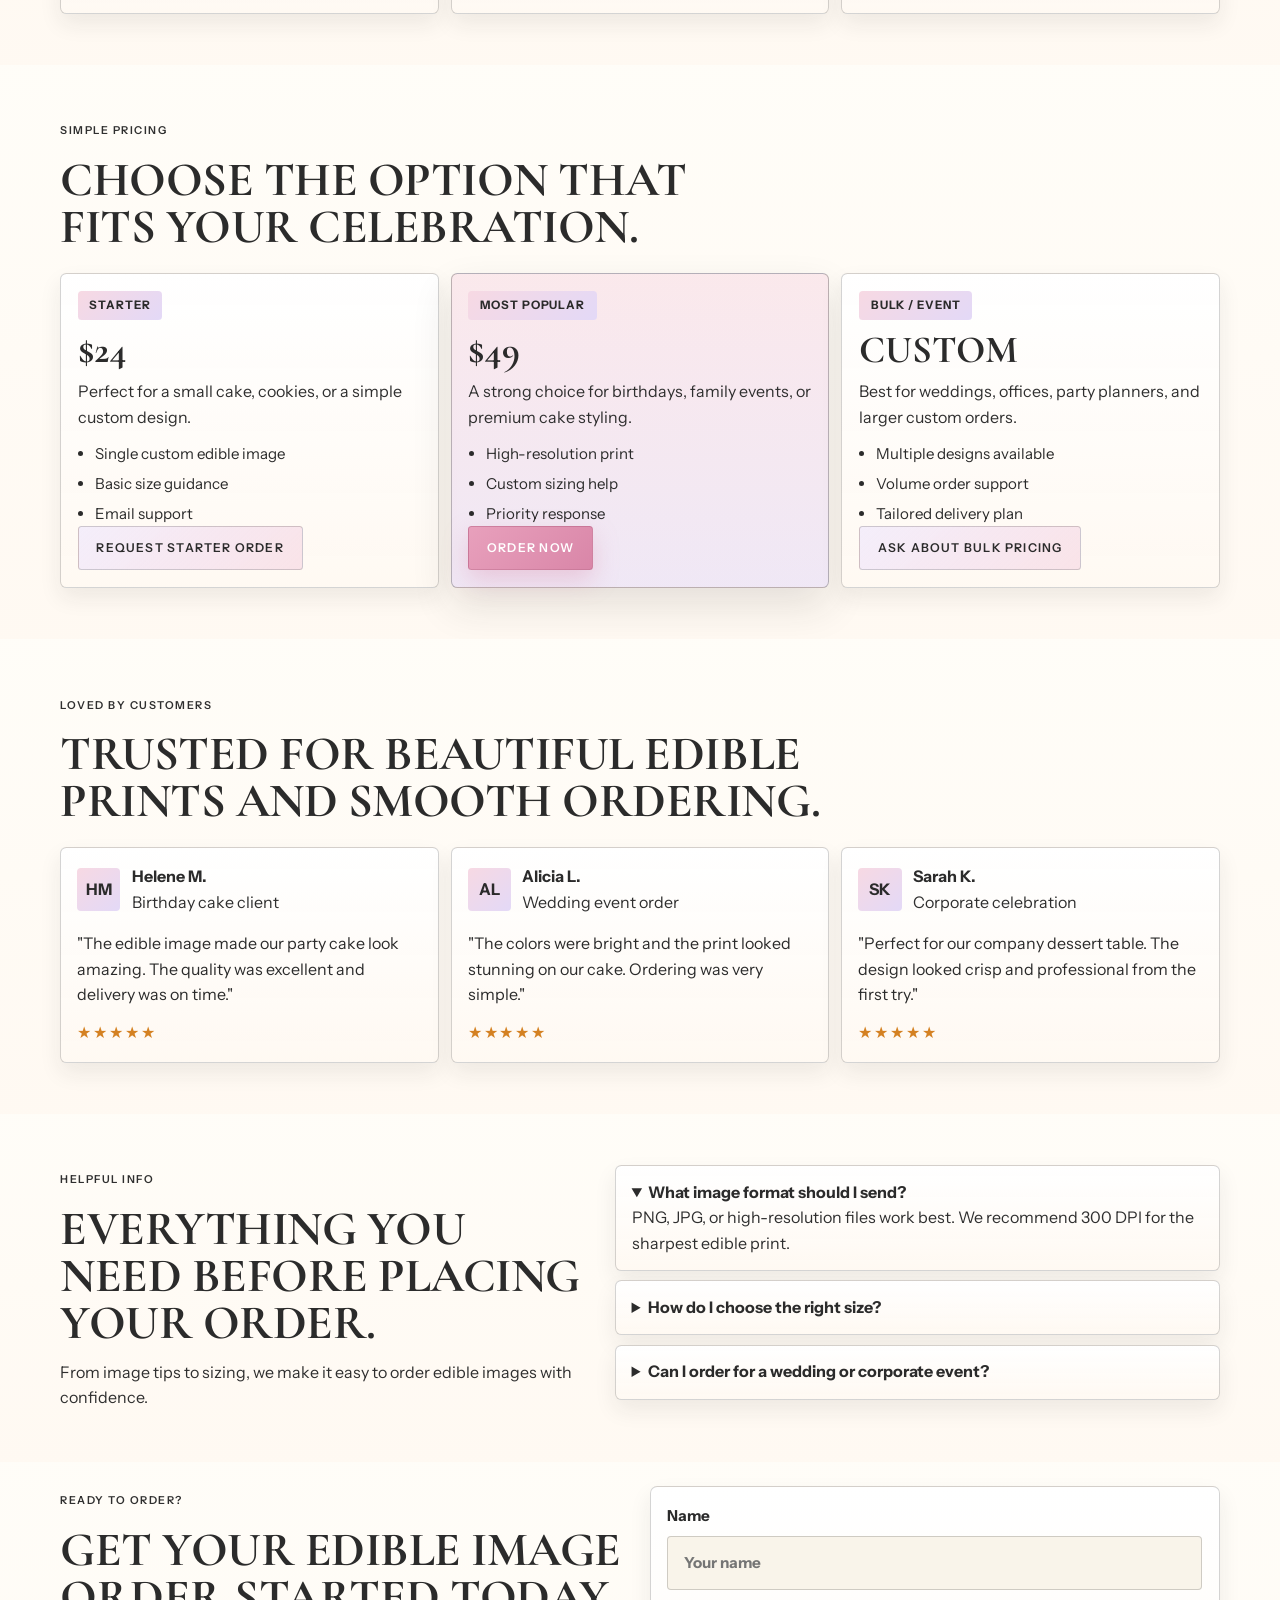
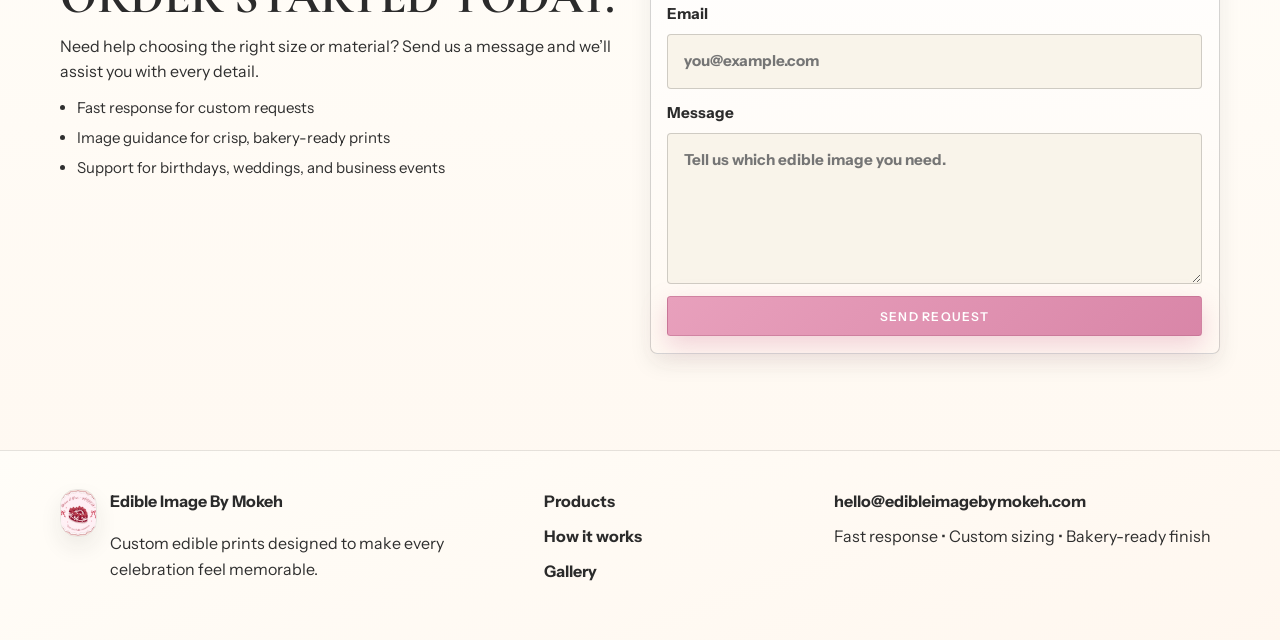
==== commit d2e6f3e2: "Refine light UI theme and tighten site spacing" ====
--- a/index.html
+++ b/index.html
@@ -3,20 +3,22 @@
 <head>
   <meta charset="UTF-8" />
   <meta name="viewport" content="width=device-width, initial-scale=1.0" />
-  <title>Edible Image Shop</title>
+  <title>Edible Image By Mokeh</title>
   <link rel="preconnect" href="https://fonts.googleapis.com" />
   <link rel="preconnect" href="https://fonts.gstatic.com" crossorigin />
-  <link href="https://fonts.googleapis.com/css2?family=Inter:wght@400;500;600;700;800&display=swap" rel="stylesheet" />
+  <link href="https://fonts.googleapis.com/css2?family=Cormorant+Garamond:wght@500;600;700&family=Instrument+Sans:wght@400;500;600;700&display=swap" rel="stylesheet" />
   <link rel="stylesheet" href="styles.css" />
 </head>
 <body>
   <header class="site-header">
     <div class="container header-inner">
       <a href="#hero" class="brand">
-        <span class="brand-mark">E</span>
-        <div>
+        <span class="brand-mark" aria-hidden="true">
+          <img src="img/logo.png" alt="Edible Image By Mokeh logo" class="brand-logo" />
+        </span>
+        <div class="brand-text">
           <strong>Edible Image By Mokeh</strong>
-          <small>Sweet Prints</small>
+          <small>Custom sweet prints</small>
         </div>
       </a>
       <nav class="site-nav">
@@ -41,6 +43,11 @@
           <p class="eyebrow">Fast delivery • Custom designs • Premium taste</p>
           <h1>Delicious edible images for cakes, cookies, and desserts.</h1>
           <p class="hero-text">Create unforgettable celebrations with custom edible prints made from quality ingredients. Upload your favorite image, choose the size, and get bakery-ready artwork.</p>
+          <div class="hero-stats">
+            <span>✓ Custom sizing</span>
+            <span>✓ Fast response</span>
+            <span>✓ Bakery-ready finish</span>
+          </div>
           <div class="hero-actions">
             <a class="button button-primary" href="#contact">Start Your Order</a>
             <a class="button button-secondary" href="#products">See Designs</a>
@@ -48,10 +55,35 @@
         </div>
         <div class="hero-card">
           <div class="product-badge">Best seller</div>
-          <img src="img/Welcomeimg.png" alt="Edible image cake" />
+          <div class="hero-media-stack">
+            <img class="hero-main-image" src="img/Welcomeimg.png" alt="Custom edible cake topper" />
+          </div>
           <div class="card-info">
             <h2>Custom cake toppers</h2>
             <p>High-definition edible prints that transform any celebration cake into a statement.</p>
+          </div>
+        </div>
+      </div>
+    </section>
+
+    <section class="section section-trust">
+      <div class="container">
+        <div class="trust-bar">
+          <div class="trust-item">
+            <strong>Fast support</strong>
+            <span>Quick replies for custom orders and sizing questions</span>
+          </div>
+          <div class="trust-item">
+            <strong>Premium edible sheets</strong>
+            <span>Bright, clean prints designed for cakes, cookies, and desserts</span>
+          </div>
+          <div class="trust-item">
+            <strong>Easy image upload</strong>
+            <span>Send your design and we’ll guide you through the rest</span>
+          </div>
+          <div class="trust-item">
+            <strong>Made for celebrations</strong>
+            <span>Birthdays, weddings, corporate events, and more</span>
           </div>
         </div>
       </div>
@@ -68,43 +100,63 @@
         <div class="product-grid">
           <article class="product-card">
             <div class="product-image-gallery" data-product-gallery>
-              <img class="product-card-image" src="img/sheet2.png" alt="Sheet cake edible image" />
+              <img class="product-card-image" src="img/sheetcakereal.PNG" alt="Sheet cake edible image" />
               <img class="product-card-image" src="img/sheet.png" alt="Sheet cake edible image variant 1" />
               <img class="product-card-image" src="img/sheet-cake.png" alt="Sheet cake edible image variant 2" />
             </div>
             <h3>Cake Sheets</h3>
             <p>8x8, 8x10, and full-sheet edible paper for fast application on cakes.</p>
+            <ul class="product-highlights">
+              <li>Ideal for sheet cakes and large designs</li>
+              <li>Sizes available from small to full sheet</li>
+              <li>Clean finish for bakery-style presentation</li>
+            </ul>
             <button class="button button-secondary add-cart" type="button" data-product-id="sheet-cake" data-product-name="Cake Sheets">Add to cart</button>
           </article>
           <article class="product-card">
             <div class="product-image-gallery" data-product-gallery>
-              <img class="product-card-image" src="img/round-cake.png" alt="Round cake edible image" />
+              <img class="product-card-image" src="img/roundcake.PNG" alt="Round cake edible image" />
               <img class="product-card-image" src="img/smallround.png" alt="Round cake edible image variant 1" />
               <img class="product-card-image" src="img/round.png" alt="Round cake edible image variant 1" />
               <img class="product-card-image" src="img/2tier.png" alt="Round cake edible image variant 2" />
             </div>
             <h3>Round Cakes</h3>
             <p>Perfect circular edible image toppers for round cakes and celebration desserts.</p>
+            <ul class="product-highlights">
+              <li>Great for round cakes and tiered designs</li>
+              <li>Sharp edges and vibrant color detail</li>
+              <li>Easy to place on buttercream or fondant</li>
+            </ul>
             <button class="button button-secondary add-cart" type="button" data-product-id="round-cake" data-product-name="Round Cakes">Add to cart</button>
           </article>
           <article class="product-card">
             <div class="product-image-gallery" data-product-gallery>
-              <img class="product-card-image" src="img/1cupcake.png" alt="Cookie edible image" />
+              <img class="product-card-image" src="img/roundcakereal.PNG" alt="Cookie edible image" />
               <img class="product-card-image" src="img/cupcakes.png" alt="Cookie edible image variant 1" />
               <img class="product-card-image" src="img/cupcake.png" alt="Cookie edible image variant 2" />
             </div>
-            <h3>Cookie Decals</h3>
+            <h3>Burn image</h3>
             <p>Small, crisp edible images sized perfectly for cookies and mini desserts.</p>
+            <ul class="product-highlights">
+              <li>Perfect for cookies, cupcakes, and favors</li>
+              <li>Precise detail for logos and photos</li>
+              <li>Lightweight and easy to apply</li>
+            </ul>
             <button class="button button-secondary add-cart" type="button" data-product-id="cookie" data-product-name="Cookie Decals">Add to cart</button>
           </article>
           <article class="product-card">
             <div class="product-image-gallery" data-product-gallery>
-              <img class="product-card-image" src="img/shape1.png" alt="Custom shape edible image" />
+              <img class="product-card-image" src="img/image.png" alt="Custom shape edible image" />
               <img class="product-card-image" src="img/shape.png" alt="Custom shape edible image variant 1" />
               <img class="product-card-image" src="img/custom-shape.png" alt="Custom shape edible image variant 2" />
             </div>
             <h3>Custom Shapes</h3>
             <p>Personalized shapes, logos, icons, and themed designs cut to order.</p>
+            <ul class="product-highlights">
+              <li>Custom cut-outs for branding or themes</li>
+              <li>Great for logos, monograms, and event designs</li>
+              <li>Made to match your dessert shape perfectly</li>
+            </ul>
             <button class="button button-secondary add-cart" type="button" data-product-id="custom-shape" data-product-name="Custom Shapes">Add to cart</button>
           </article>
         </div>
@@ -117,6 +169,10 @@
           <p class="eyebrow">How it works</p>
           <h2>Simple ordering in 3 easy steps.</h2>
           <p>Pick your product, upload your image, and we’ll print a professional edible design ready for your dessert.</p>
+          <div class="process-highlight">
+            <strong>From upload to delivery</strong>
+            <span>We guide you from image selection to final bakery-ready print.</span>
+          </div>
         </div>
 
         <div class="process-steps">
@@ -139,14 +195,138 @@
       </div>
     </section>
 
+    <section class="section section-why-us">
+      <div class="container">
+        <div class="section-heading">
+          <p class="eyebrow">Why customers choose us</p>
+          <h2>Simple ordering, premium quality, and dependable support.</h2>
+          <p>Edible Image By Mokeh combines elegant design, custom printing, and friendly service to make every celebration feel extra special.</p>
+        </div>
+        <div class="benefit-grid">
+          <article class="benefit-card">
+            <h3>High-definition prints</h3>
+            <p>Vibrant colors and crisp details make every edible image feel bakery-worthy.</p>
+          </article>
+          <article class="benefit-card">
+            <h3>Easy custom ordering</h3>
+            <p>Upload your artwork, share your size, and we’ll guide you through each step.</p>
+          </article>
+          <article class="benefit-card">
+            <h3>Perfect for every occasion</h3>
+            <p>From birthdays to weddings and corporate events, our images fit any celebration.</p>
+          </article>
+        </div>
+      </div>
+    </section>
+
+    <section class="section section-pricing">
+      <div class="container">
+        <div class="section-heading">
+          <p class="eyebrow">Simple pricing</p>
+          <h2>Choose the option that fits your celebration.</h2>
+        </div>
+        <div class="pricing-grid">
+          <article class="pricing-card">
+            <p class="pricing-label">Starter</p>
+            <h3>$24</h3>
+            <p class="pricing-description">Perfect for a small cake, cookies, or a simple custom design.</p>
+            <ul class="pricing-features">
+              <li>Single custom edible image</li>
+              <li>Basic size guidance</li>
+              <li>Email support</li>
+            </ul>
+            <a class="button button-secondary" href="#contact">Request starter order</a>
+          </article>
+          <article class="pricing-card pricing-card-featured">
+            <p class="pricing-label">Most popular</p>
+            <h3>$49</h3>
+            <p class="pricing-description">A strong choice for birthdays, family events, or premium cake styling.</p>
+            <ul class="pricing-features">
+              <li>High-resolution print</li>
+              <li>Custom sizing help</li>
+              <li>Priority response</li>
+            </ul>
+            <a class="button button-primary" href="#contact">Order now</a>
+          </article>
+          <article class="pricing-card">
+            <p class="pricing-label">Bulk / event</p>
+            <h3>Custom</h3>
+            <p class="pricing-description">Best for weddings, offices, party planners, and larger custom orders.</p>
+            <ul class="pricing-features">
+              <li>Multiple designs available</li>
+              <li>Volume order support</li>
+              <li>Tailored delivery plan</li>
+            </ul>
+            <a class="button button-secondary" href="#contact">Ask about bulk pricing</a>
+          </article>
+        </div>
+      </div>
+    </section>
+
     <section class="section section-testimonials">
       <div class="container">
-        <div class="testimonial-card">
-          <p>"The edible image made our party cake look amazing. The quality was excellent and delivery was on time."</p>
-          <div class="testimonial-author">
-            <strong>Helene MK.</strong>
-            <span>Happy customer</span>
-          </div>
+        <div class="section-heading">
+          <p class="eyebrow">Loved by customers</p>
+          <h2>Trusted for beautiful edible prints and smooth ordering.</h2>
+        </div>
+        <div class="testimonial-grid">
+          <article class="testimonial-card">
+            <div class="testimonial-author">
+              <div class="avatar">HM</div>
+              <div>
+                <strong>Helene M.</strong>
+                <span>Birthday cake client</span>
+              </div>
+            </div>
+            <p>"The edible image made our party cake look amazing. The quality was excellent and delivery was on time."</p>
+            <div class="testimonial-stars">★★★★★</div>
+          </article>
+          <article class="testimonial-card">
+            <div class="testimonial-author">
+              <div class="avatar">AL</div>
+              <div>
+                <strong>Alicia L.</strong>
+                <span>Wedding event order</span>
+              </div>
+            </div>
+            <p>"The colors were bright and the print looked stunning on our cake. Ordering was very simple."</p>
+            <div class="testimonial-stars">★★★★★</div>
+          </article>
+          <article class="testimonial-card">
+            <div class="testimonial-author">
+              <div class="avatar">SK</div>
+              <div>
+                <strong>Sarah K.</strong>
+                <span>Corporate celebration</span>
+              </div>
+            </div>
+            <p>"Perfect for our company dessert table. The design looked crisp and professional from the first try."</p>
+            <div class="testimonial-stars">★★★★★</div>
+          </article>
+        </div>
+      </div>
+    </section>
+
+    <section class="section section-faq">
+      <div class="container faq-grid">
+        <div>
+          <p class="eyebrow">Helpful info</p>
+          <h2>Everything you need before placing your order.</h2>
+          <p>From image tips to sizing, we make it easy to order edible images with confidence.</p>
+        </div>
+        <div class="faq-list">
+          <details class="faq-item" open>
+            <summary>What image format should I send?</summary>
+            <p>PNG, JPG, or high-resolution files work best. We recommend 300 DPI for the sharpest edible print.</p>
+          </details>
+          <details class="faq-item">
+            <summary>How do I choose the right size?</summary>
+            <p>Share your cake size and design intent and we’ll help you select the best fit for your dessert.</p>
+          </details>
+          <details class="faq-item">
+            <summary>Can I order for a wedding or corporate event?</summary>
+            <p>Yes. We regularly create edible images for birthdays, weddings, corporate events, and themed celebrations.</p>
+          </details>
         </div>
       </div>
     </section>
@@ -157,6 +337,11 @@
           <p class="eyebrow">Ready to order?</p>
           <h2>Get your edible image order started today.</h2>
           <p>Need help choosing the right size or material? Send us a message and we’ll assist you with every detail.</p>
+          <ul class="contact-highlights">
+            <li>Fast response for custom requests</li>
+            <li>Image guidance for crisp, bakery-ready prints</li>
+            <li>Support for birthdays, weddings, and business events</li>
+          </ul>
         </div>
 
         <form id="order-form" class="contact-form">
@@ -180,7 +365,24 @@
 
   <footer class="site-footer">
     <div class="container footer-inner">
-      <p>© 2026 Edible Image Shop. Premium edible prints delivered with care.</p>
+      <div class="footer-brand-block">
+        <span class="brand-mark brand-mark-footer" aria-hidden="true">
+          <img src="img/logo.png" alt="Edible Image By Mokeh logo" class="brand-logo" />
+        </span>
+        <div>
+          <strong>Edible Image By Mokeh</strong>
+          <p>Custom edible prints designed to make every celebration feel memorable.</p>
+        </div>
+      </div>
+      <div class="footer-links">
+        <a href="#products">Products</a>
+        <a href="#process">How it works</a>
+        <a href="gallery.html">Gallery</a>
+      </div>
+      <div class="footer-contact">
+        <a href="mailto:hello@edibleimagebymokeh.com">hello@edibleimagebymokeh.com</a>
+        <span>Fast response • Custom sizing • Bakery-ready finish</span>
+      </div>
     </div>
   </footer>
 
--- a/styles.css
+++ b/styles.css
@@ -1,50 +1,82 @@
 :root {
   color-scheme: light;
-  font-family: 'Inter', system-ui, -apple-system, BlinkMacSystemFont, 'Segoe UI', sans-serif;
   font-size: 16px;
   line-height: 1.6;
-  color: #111827;
-  background: radial-gradient(circle at top, #f4f7ff 0%, #fafafa 55%, #ffffff 100%);
+  --font-heading: "Cormorant Garamond", "Times New Roman", serif;
+  --font-body: "Instrument Sans", "Segoe UI", sans-serif;
+
+  --bg: #fffdf8;
+  --bg-soft: #fff9f2;
+  --surface: #ffffff;
+  --surface-elevated: #fffaf5;
+
+  --text: #2b2b2b;
+  --text-muted: #2f2f2f;
+  --text-soft: #333333;
+
+  --brand: #e8a0bc;
+  --brand-strong: #d986a8;
+  --brand-soft: #f7d9e3;
+
+  --accent: #e3d9f7;
+  --accent-soft: #f2ecfb;
+
+  --line: rgba(43, 43, 43, 0.2);
+  --line-soft: rgba(43, 43, 43, 0.1);
+
+  --shadow-sm: 0 10px 22px rgba(43, 43, 43, 0.08);
+  --shadow-md: 0 18px 40px rgba(43, 43, 43, 0.12);
+  --shadow-lg: 0 24px 52px rgba(43, 43, 43, 0.14);
 }
 
 * {
   box-sizing: border-box;
 }
 
-html, body {
+html,
+body {
   margin: 0;
   min-height: 100%;
 }
 
 body {
-  background-color: #f8fbff;
+  font-family: var(--font-body);
+  color: var(--text);
+  background:
+    radial-gradient(circle at 18% 6%, rgba(247, 217, 227, 0.45) 0, rgba(247, 217, 227, 0) 36%),
+    radial-gradient(circle at 84% 10%, rgba(227, 217, 247, 0.4) 0, rgba(227, 217, 247, 0) 34%),
+    linear-gradient(180deg, #fffdf8 0%, #fff9f2 100%);
 }
 
 img {
+  display: block;
   max-width: 100%;
-  display: block;
+}
+
+a {
+  color: inherit;
 }
 
 .container {
-  width: min(1120px, calc(100% - 2rem));
+  width: min(1160px, calc(100% - 4.5rem));
   margin: 0 auto;
 }
 
 .site-header {
   position: sticky;
   top: 0;
-  z-index: 10;
-  backdrop-filter: blur(14px);
-  background: rgba(255, 255, 255, 0.82);
-  border-bottom: 1px solid rgba(15, 23, 42, 0.05);
+  z-index: 20;
+  background: rgba(255, 253, 248, 0.95);
+  backdrop-filter: blur(12px);
+  border-bottom: 1px solid rgba(43, 43, 43, 0.12);
 }
 
 .header-inner {
   display: flex;
   align-items: center;
   justify-content: space-between;
-  gap: 1rem;
-  padding: 1rem 0;
+  gap: 1.2rem;
+  padding: 0.8rem 0;
 }
 
 .brand {
@@ -52,204 +84,765 @@
   align-items: center;
   gap: 0.8rem;
   text-decoration: none;
-  color: inherit;
 }
 
 .brand-mark {
-  width: 2.4rem;
-  height: 2.4rem;
-  border-radius: 0.8rem;
-  display: grid;
-  place-items: center;
-  background: linear-gradient(135deg, #7c3aed, #2563eb);
-  color: white;
-  font-weight: 800;
+  width: 3rem;
+  height: 3rem;
+  border-radius: 1rem;
+  overflow: hidden;
+  border: 1px solid var(--line-soft);
+  box-shadow: var(--shadow-sm);
+}
+
+.brand-logo {
+  width: 100%;
+  height: 100%;
+  object-fit: cover;
+}
+
+.brand-text {
+  display: grid;
+  gap: 0.12rem;
 }
 
 .brand strong {
   display: block;
-  font-size: 1rem;
+  font-family: var(--font-heading);
+  color: var(--text);
+  font-size: 1.02rem;
+  font-weight: 600;
+  letter-spacing: 0.03em;
+  text-transform: uppercase;
 }
 
 .brand small {
-  color: #4b5563;
-  font-size: 0.85rem;
+  color: var(--text);
+  font-size: 0.74rem;
+  letter-spacing: 0.1em;
+  text-transform: uppercase;
 }
 
 .site-nav {
   display: flex;
   align-items: center;
-  gap: 1.5rem;
+  gap: 1.6rem;
 }
 
 .site-nav a {
-  color: #334155;
   text-decoration: none;
   font-weight: 500;
+  font-size: 0.76rem;
+  color: var(--text);
+  letter-spacing: 0.11em;
+  text-transform: uppercase;
+  transition: color 0.22s ease;
+}
+
+.site-nav a:hover {
+  color: var(--brand-strong);
+}
+
+.header-actions {
+  display: flex;
+  align-items: center;
+  gap: 0.75rem;
 }
 
 .hero-section {
-  padding: 4rem 0 2rem;
+  position: relative;
+  overflow: visible;
+  padding: clamp(1.4rem, 3vw, 2.2rem) 0 clamp(2.2rem, 4vw, 3.6rem);
+}
+
+.hero-section::before,
+.hero-section::after {
+  content: none;
+}
+
+.hero-section::before {
+  width: 360px;
+  height: 360px;
+  top: -100px;
+  left: -90px;
+  background: radial-gradient(circle at 40% 40%, rgba(250, 170, 133, 0.42), rgba(250, 170, 133, 0));
+  animation: float-cloud 16s ease-in-out infinite;
+}
+
+.hero-section::after {
+  width: 440px;
+  height: 440px;
+  right: -120px;
+  bottom: -200px;
+  background: radial-gradient(circle at 50% 45%, rgba(242, 196, 136, 0.32), rgba(242, 196, 136, 0));
+  animation: float-cloud 20s ease-in-out infinite reverse;
 }
 
 .hero-grid {
-  display: grid;
-  grid-template-columns: 1.1fr 0.9fr;
-  gap: 2rem;
-  align-items: center;
+  position: relative;
+  display: grid;
+  grid-template-columns: 1fr 1fr;
+  gap: 0;
+  align-items: stretch;
+  border: 1px solid var(--line-soft);
+  border-radius: 0.6rem;
+  overflow: hidden;
+  background: var(--surface);
+  box-shadow: var(--shadow-lg);
+}
+
+.hero-copy {
+  background: var(--surface);
+  padding: clamp(1.2rem, 2.2vw, 1.7rem);
+  min-height: 470px;
+  display: flex;
+  flex-direction: column;
 }
 
 .eyebrow {
   display: inline-flex;
   align-items: center;
-  gap: 0.5rem;
-  font-size: 0.9rem;
+  gap: 0.45rem;
+  margin: 0;
+  font-size: 0.68rem;
   font-weight: 600;
   text-transform: uppercase;
-  letter-spacing: 0.12em;
-  color: #6366f1;
+  letter-spacing: 0.14em;
+  color: var(--text-soft);
 }
 
 .hero-copy h1 {
-  margin: 1rem 0 1rem;
-  font-size: clamp(2.5rem, 4vw, 4rem);
-  line-height: 1.02;
-  letter-spacing: -0.05em;
+  margin: 0.8rem 0 1rem;
+  font-family: var(--font-heading);
+  font-size: clamp(2.8rem, 7.2vw, 6.2rem);
+  line-height: 0.84;
+  letter-spacing: -0.012em;
+  text-transform: uppercase;
+  text-wrap: balance;
 }
 
 .hero-text {
-  max-width: 42rem;
-  color: #475569;
-  margin-bottom: 2rem;
+  max-width: 34ch;
+  margin: auto 0 0;
+  color: var(--text-muted);
+  font-size: clamp(0.92rem, 1.4vw, 1.02rem);
+  line-height: 1.35;
+}
+
+.hero-stats {
+  display: none;
+}
+
+.hero-stats span {
+  display: inline-flex;
+  align-items: center;
+  border: 1px solid rgba(193, 88, 50, 0.23);
+  border-radius: 999px;
+  padding: 0.5rem 0.95rem;
+  background: rgba(255, 255, 255, 0.72);
+  color: var(--brand-strong);
+  font-size: 0.9rem;
+  font-weight: 700;
 }
 
 .hero-actions {
   display: flex;
   flex-wrap: wrap;
-  gap: 1rem;
+  gap: 0.7rem;
+  margin-top: 1.2rem;
 }
 
 .hero-card {
   position: relative;
-  padding: 1rem;
-  border-radius: 2rem;
-  background: linear-gradient(180deg, rgba(255,255,255,0.96), rgba(249,250,251,0.96));
-  box-shadow: 0 28px 60px rgba(15, 23, 42, 0.08);
+  border-radius: 0;
+  padding: 0;
+  background: linear-gradient(160deg, #fff8f5 0%, #fef5fb 52%, #f9f2ff 100%);
+  border-left: 1px solid var(--line-soft);
+  box-shadow: none;
+  display: flex;
+  flex-direction: column;
 }
 
 .product-badge {
   position: absolute;
-  top: 1rem;
-  left: 1rem;
-  padding: 0.5rem 0.85rem;
-  border-radius: 999px;
-  background: #eef2ff;
-  color: #4338ca;
-  font-size: 0.85rem;
-  font-weight: 700;
-}
-
-.hero-card img {
-  border-radius: 1.5rem;
-  margin-bottom: 1.15rem;
+  top: 0.8rem;
+  left: 0.8rem;
+  z-index: 2;
+  padding: 0.3rem 0.48rem;
+  border-radius: 0.2rem;
+  background: rgba(239, 232, 218, 0.84);
+  color: var(--brand-strong);
+  font-weight: 600;
+  font-size: 0.6rem;
+  letter-spacing: 0.11em;
+  text-transform: uppercase;
+}
+
+.hero-media-stack {
+  position: relative;
+  margin-bottom: 0;
+  width: 100%;
+}
+
+.hero-main-image {
+  width: 100%;
+  height: auto;
+  aspect-ratio: 4 / 3;
   object-fit: cover;
-  width: 100%;
-  min-height: 320px;
+  border-radius: 0;
 }
 
 .card-info h2 {
+  position: static;
   margin: 0;
-  font-size: 1.5rem;
+  max-width: 16ch;
+  color: var(--text);
+  font-family: var(--font-heading);
+  font-size: clamp(1.55rem, 2.3vw, 2rem);
+  line-height: 1.02;
+  text-transform: uppercase;
 }
 
 .card-info p {
-  color: #475569;
-  margin: 0.8rem 0 0;
+  display: block;
+  margin: 0;
+  color: var(--text-muted);
+  max-width: 32ch;
+}
+
+.card-info {
+  display: grid;
+  align-content: start;
+  gap: 0.55rem;
+  padding: clamp(1rem, 1.8vw, 1.35rem);
 }
 
 .section {
-  padding: 3rem 0;
+  padding: clamp(2.4rem, 4vw, 3.4rem) 0;
+}
+
+.section-products,
+.section-why-us,
+.section-pricing,
+.section-testimonials,
+.section-faq,
+.section-contact,
+.section-process {
+  position: relative;
+  background: linear-gradient(180deg, rgba(255, 253, 248, 0.96) 0%, rgba(255, 249, 242, 0.92) 100%);
 }
 
 .section-products {
-  padding-bottom: 0;
+  padding-top: 2.8rem;
 }
 
 .section-heading {
-  max-width: 44rem;
-  margin-bottom: 2rem;
-}
-
-.section-heading h2 {
-  margin: 1rem 0 0.75rem;
-  font-size: clamp(2rem, 3vw, 2.75rem);
+  max-width: 52rem;
+  margin-bottom: 1.35rem;
+  color: var(--text);
+}
+
+.section-heading h2,
+.process-copy h2,
+.faq-grid h2,
+.section-contact h2 {
+  margin: 0.95rem 0 0.8rem;
+  font-family: var(--font-heading);
+  font-size: clamp(2rem, 4vw, 3rem);
+  line-height: 0.98;
+  letter-spacing: -0.01em;
+  text-wrap: balance;
+  text-transform: uppercase;
+}
+
+.section-heading p,
+.process-copy p,
+.faq-grid p,
+.section-contact p {
+  margin: 0;
+  color: var(--text-muted);
+  max-width: 62ch;
+}
+
+.trust-bar {
+  display: grid;
+  grid-template-columns: repeat(4, minmax(0, 1fr));
+  gap: 0.75rem;
+}
+
+.trust-item {
+  background: linear-gradient(180deg, rgba(255, 255, 255, 0.98) 0%, rgba(247, 217, 227, 0.32) 100%);
+  border: 1px solid var(--line);
+  border-radius: 0.45rem;
+  padding: 1.15rem;
+  box-shadow: var(--shadow-sm);
+}
+
+.trust-item strong {
+  display: block;
+  margin-bottom: 0.3rem;
+  font-family: var(--font-heading);
+  font-size: 1.05rem;
+}
+
+.trust-item span {
+  color: var(--text-muted);
+  font-size: 0.93rem;
 }
 
 .product-grid {
   display: grid;
   grid-template-columns: repeat(4, minmax(0, 1fr));
-  gap: 1.5rem;
+  gap: 0.95rem;
+}
+
+.product-card,
+.gallery-item,
+.benefit-card,
+.step-card,
+.pricing-card,
+.testimonial-card,
+.faq-item,
+.cart-row,
+.cart-request-panel {
+  background: linear-gradient(180deg, rgba(255, 255, 255, 0.98) 0%, rgba(255, 249, 242, 0.96) 100%);
+  border: 1px solid var(--line);
+  border-radius: 0.4rem;
+  box-shadow: var(--shadow-sm);
+  transition: transform 0.28s ease, box-shadow 0.28s ease, border-color 0.28s ease;
 }
 
 .product-card {
-  padding: 1.8rem;
-  border-radius: 1.5rem;
-  background: white;
-  box-shadow: 0 24px 50px rgba(15, 23, 42, 0.06);
-  border: 1px solid rgba(148, 163, 184, 0.16);
+  padding: 1rem;
+}
+
+.product-card:hover,
+.gallery-item:hover,
+.benefit-card:hover,
+.step-card:hover,
+.testimonial-card:hover,
+.pricing-card:hover {
+  transform: translateY(-4px);
+  box-shadow: var(--shadow-md);
+  border-color: rgba(43, 43, 43, 0.32);
 }
 
 .product-image-gallery {
   position: relative;
   width: 100%;
-  height: 280px;
-  border-radius: 1.25rem;
-  margin-bottom: 1.25rem;
+  height: 270px;
   overflow: hidden;
-  background: linear-gradient(180deg, #f8fafc 0%, #eef2ff 100%);
-  padding: 0.6rem;
+  border-radius: 0.25rem;
+  margin-bottom: 1rem;
+  background: linear-gradient(160deg, #fff9f4 0%, #f7d9e3 52%, #e3d9f7 100%);
 }
 
 .product-image-gallery .product-card-image {
   position: absolute;
-  top: 0.6rem;
-  left: 0.6rem;
-  width: calc(100% - 1.2rem);
-  height: calc(100% - 1.2rem);
+  inset: 0;
+  width: 100%;
+  height: 100%;
   object-fit: contain;
-  margin-bottom: 0;
   opacity: 0;
-  transition: opacity 0.3s ease;
-  border-radius: 1rem;
+  transition: opacity 0.36s ease;
+  border-radius: 0.25rem;
+  cursor: zoom-in;
 }
 
 .product-image-gallery .product-card-image:first-child {
   opacity: 1;
 }
 
-.product-image-gallery .product-card-image {
-  cursor: zoom-in;
-}
-
 .product-card-image {
   width: 100%;
-  height: 280px;
+  height: 270px;
   object-fit: contain;
-  border-radius: 1.25rem;
-  margin-bottom: 1.25rem;
+  border-radius: 0.25rem;
+  margin-bottom: 1rem;
+}
+
+.product-card h3,
+.gallery-item figcaption,
+.step-card h3,
+.benefit-card h3,
+.pricing-card h3 {
+  margin: 0;
+  font-family: var(--font-heading);
+  font-size: 1.35rem;
+  line-height: 1;
+  text-transform: uppercase;
+}
+
+.product-card p,
+.benefit-card p,
+.step-card p,
+.pricing-description,
+.faq-item p,
+.testimonial-author span,
+.contact-highlights,
+.product-highlights,
+.cart-empty p,
+.cart-request-panel p,
+.form-field,
+.footer-brand-block p,
+.footer-contact span {
+  color: var(--text-muted);
+}
+
+.product-card p {
+  margin: 0.65rem 0 0;
+}
+
+.product-highlights,
+.pricing-features,
+.contact-highlights {
+  margin: 0.7rem 0 0;
+  padding-left: 1.08rem;
+  display: grid;
+  gap: 0.38rem;
+  font-size: 0.94rem;
+}
+
+.section-process {
+  background: linear-gradient(180deg, rgba(255, 249, 242, 0.95) 0%, rgba(255, 253, 248, 0.98) 100%);
+}
+
+.process-grid,
+.contact-grid,
+.faq-grid {
+  display: grid;
+  gap: 1.2rem;
+}
+
+.process-grid {
+  grid-template-columns: 0.95fr 1.05fr;
+  align-items: center;
+}
+
+.process-highlight {
+  margin-top: 1.2rem;
+  padding: 1rem 1.05rem;
+  border-radius: 0.35rem;
+  background: linear-gradient(140deg, rgba(247, 217, 227, 0.5) 0%, rgba(227, 217, 247, 0.5) 100%);
+  border: 1px solid var(--line);
+}
+
+.process-highlight strong {
+  display: block;
+  margin-bottom: 0.2rem;
+  font-size: 1.03rem;
+}
+
+.process-steps {
+  display: grid;
+  gap: 0.75rem;
+}
+
+.step-card {
+  padding: 1rem;
+}
+
+.step-number {
+  display: inline-grid;
+  place-items: center;
+  width: 2.5rem;
+  height: 2.5rem;
+  border-radius: 0.2rem;
+  margin-bottom: 0.6rem;
+  font-weight: 800;
+  color: var(--text);
+  background: linear-gradient(140deg, #f7d9e3 0%, #e3d9f7 100%);
+}
+
+.benefit-grid,
+.pricing-grid,
+.testimonial-grid {
+  display: grid;
+  gap: 0.75rem;
+}
+
+.benefit-grid {
+  grid-template-columns: repeat(3, minmax(0, 1fr));
+}
+
+.pricing-grid {
+  grid-template-columns: repeat(3, minmax(0, 1fr));
+}
+
+.testimonial-grid {
+  grid-template-columns: repeat(3, minmax(0, 1fr));
+}
+
+.pricing-card {
+  padding: 1.05rem;
+}
+
+.pricing-card-featured {
+  border-color: rgba(43, 43, 43, 0.3);
+  background: linear-gradient(180deg, rgba(247, 217, 227, 0.55) 0%, rgba(227, 217, 247, 0.55) 100%);
+  box-shadow: var(--shadow-md);
+}
+
+.pricing-label {
+  display: inline-flex;
+  margin: 0 0 0.65rem;
+  border-radius: 0.24rem;
+  background: linear-gradient(135deg, #f7d9e3 0%, #e3d9f7 100%);
+  color: var(--text);
+  padding: 0.35rem 0.72rem;
+  font-size: 0.73rem;
+  font-weight: 800;
+  letter-spacing: 0.08em;
+  text-transform: uppercase;
+}
+
+.pricing-card h3 {
+  margin: 0;
+  font-size: clamp(2rem, 3vw, 2.4rem);
+}
+
+.pricing-description {
+  margin: 0.62rem 0 0;
+}
+
+.testimonial-card {
+  padding: 1rem;
+}
+
+.testimonial-card p {
+  margin: 1rem 0 0.75rem;
+  color: var(--text);
+}
+
+.testimonial-author {
+  display: flex;
+  align-items: center;
+  gap: 0.72rem;
+}
+
+.testimonial-author strong {
+  display: block;
+}
+
+.avatar {
+  width: 2.7rem;
+  height: 2.7rem;
+  border-radius: 0.25rem;
+  display: grid;
+  place-items: center;
+  color: var(--text);
+  background: linear-gradient(140deg, #f7d9e3 0%, #e3d9f7 100%);
+  font-weight: 800;
+}
+
+.testimonial-stars {
+  letter-spacing: 0.12em;
+  color: #d48122;
+}
+
+.faq-grid {
+  grid-template-columns: 0.94fr 1.06fr;
+  align-items: start;
+}
+
+.faq-list {
+  display: grid;
+  gap: 0.6rem;
+}
+
+.faq-item {
+  padding: 0.85rem 0.95rem;
+}
+
+.faq-item summary {
+  cursor: pointer;
+  font-weight: 700;
+}
+
+.section-contact {
+  padding-top: 1.5rem;
+}
+
+.contact-grid {
+  grid-template-columns: 1fr 1fr;
+  align-items: start;
+}
+
+.contact-form {
+  padding: 1.05rem;
+  border-radius: 0.45rem;
+  border: 1px solid var(--line);
+  background: linear-gradient(180deg, rgba(255, 255, 255, 0.98) 0%, rgba(255, 249, 242, 0.98) 100%);
+  box-shadow: var(--shadow-sm);
+  display: grid;
+  gap: 0.75rem;
+}
+
+.contact-form label,
+.form-field {
+  display: grid;
+  gap: 0.5rem;
+  font-weight: 700;
+  font-size: 0.95rem;
+}
+
+.contact-form input,
+.contact-form textarea,
+.form-field input[type="text"],
+.form-field input[type="email"],
+.form-field input[type="file"] {
+  width: 100%;
+  border: 1px solid var(--line);
+  border-radius: 0.25rem;
+  padding: 0.87rem 0.95rem;
+  font: inherit;
+  color: var(--text);
+  background: #f9f4ea;
+  transition: border-color 0.2s ease, box-shadow 0.2s ease;
+}
+
+.contact-form input:focus,
+.contact-form textarea:focus,
+.form-field input[type="text"]:focus,
+.form-field input[type="email"]:focus,
+.form-field input[type="file"]:focus {
+  outline: none;
+  border-color: var(--brand-strong);
+  box-shadow: 0 0 0 3px rgba(232, 160, 188, 0.28);
+}
+
+.button {
+  border: 1px solid var(--line);
+  border-radius: 0.22rem;
+  padding: 0.72rem 1.1rem;
+  font-family: var(--font-body);
+  font-size: 0.76rem;
+  font-weight: 600;
+  letter-spacing: 0.1em;
+  text-transform: uppercase;
+  cursor: pointer;
+  text-decoration: none;
+  display: inline-flex;
+  align-items: center;
+  justify-content: center;
+  gap: 0.45rem;
+  transition: transform 0.25s ease, box-shadow 0.25s ease, background-color 0.25s ease, border-color 0.25s ease;
+}
+
+.button:hover {
+  transform: translateY(-2px);
+}
+
+.button:focus-visible {
+  outline: 3px solid rgba(232, 160, 188, 0.34);
+  outline-offset: 2px;
+}
+
+.button-primary {
+  color: #ffffff;
+  background: linear-gradient(135deg, #e8a0bc 0%, #d986a8 100%);
+  border-color: rgba(180, 98, 131, 0.45);
+  box-shadow: 0 10px 24px rgba(217, 134, 168, 0.34);
+}
+
+.button-primary:hover {
+  box-shadow: 0 14px 28px rgba(217, 134, 168, 0.42);
+}
+
+.button-secondary {
+  color: var(--text);
+  background: linear-gradient(135deg, rgba(243, 236, 251, 0.9) 0%, rgba(247, 217, 227, 0.7) 100%);
+  border: 1px solid var(--line);
+}
+
+.button-secondary:hover {
+  border-color: rgba(43, 43, 43, 0.35);
+  background: linear-gradient(135deg, rgba(243, 236, 251, 0.98) 0%, rgba(247, 217, 227, 0.85) 100%);
+}
+
+.cart-button {
+  color: #ffffff;
+  background: linear-gradient(135deg, #e8a0bc 0%, #d986a8 100%);
+  border-color: rgba(180, 98, 131, 0.45);
+  box-shadow: 0 10px 24px rgba(217, 134, 168, 0.34);
+}
+
+.cart-button:hover {
+  box-shadow: 0 14px 28px rgba(217, 134, 168, 0.42);
+}
+
+.cart-count {
+  width: 1.45rem;
+  height: 1.45rem;
+  border-radius: 0.2rem;
+  display: inline-grid;
+  place-items: center;
+  background: rgba(255, 255, 255, 0.3);
+  color: #ffffff;
+  font-size: 0.8rem;
+  font-weight: 800;
+}
+
+.site-footer {
+  margin-top: 2.8rem;
+  padding: 2.4rem 0 2.6rem;
+  border-top: 1px solid rgba(43, 43, 43, 0.12);
+  background: linear-gradient(160deg, #fffdf8 0%, #fff7ef 100%);
+  color: var(--text);
+}
+
+.footer-inner {
+  display: grid;
+  grid-template-columns: 1.2fr 0.7fr 1fr;
+  gap: 1.3rem;
+  align-items: start;
+}
+
+.footer-brand-block {
+  display: flex;
+  align-items: flex-start;
+  gap: 0.8rem;
+}
+
+.brand-mark-footer {
+  border-color: var(--line-soft);
+}
+
+.footer-brand-block strong,
+.footer-links a,
+.footer-contact a {
+  color: var(--text);
+}
+
+.footer-links,
+.footer-contact {
+  display: grid;
+  gap: 0.58rem;
+}
+
+.footer-links a,
+.footer-contact a {
+  text-decoration: none;
+  font-weight: 700;
+  transition: color 0.24s ease;
+}
+
+.footer-links a:hover,
+.footer-contact a:hover {
+  color: var(--brand-strong);
 }
 
 .product-modal {
   position: fixed;
   inset: 0;
-  z-index: 50;
+  z-index: 60;
   display: flex;
   align-items: center;
   justify-content: center;
   padding: 1.5rem;
   opacity: 0;
   pointer-events: none;
-  transition: opacity 0.2s ease;
+  transition: opacity 0.24s ease;
 }
 
 .product-modal.is-open {
@@ -260,60 +853,59 @@
 .product-modal-backdrop {
   position: absolute;
   inset: 0;
-  background: rgba(15, 23, 42, 0.7);
+  background: rgba(255, 253, 248, 0.88);
   backdrop-filter: blur(6px);
 }
 
 .product-modal-dialog {
   position: relative;
   width: min(920px, 100%);
-  background: white;
-  border-radius: 1.5rem;
-  box-shadow: 0 28px 80px rgba(15, 23, 42, 0.25);
+  border-radius: 0.4rem;
   overflow: hidden;
+  background: #f1e8d9;
+  box-shadow: var(--shadow-lg);
 }
 
 .product-modal-content {
   display: grid;
-  grid-template-columns: 1.1fr 0.9fr;
-  align-items: center;
+  grid-template-columns: 1.05fr 0.95fr;
+  align-items: stretch;
 }
 
 .product-modal-visual {
-  display: flex;
-  flex-direction: column;
-  gap: 0.9rem;
   padding: 1rem;
-  background: linear-gradient(180deg, #f8fafc 0%, #eef2ff 100%);
+  background: linear-gradient(160deg, rgba(247, 217, 227, 0.46) 0%, rgba(227, 217, 247, 0.46) 100%);
+  display: grid;
+  gap: 0.72rem;
 }
 
 .product-modal-image {
   width: 100%;
   max-height: 60vh;
   object-fit: contain;
-  border-radius: 1rem;
-  background: white;
+  border-radius: 0.25rem;
+  background: #fff;
 }
 
 .product-modal-thumbs {
   display: flex;
   flex-wrap: wrap;
-  gap: 0.6rem;
+  gap: 0.55rem;
 }
 
 .product-modal-thumb {
-  width: 56px;
-  height: 56px;
+  width: 58px;
+  height: 58px;
   padding: 0;
   border: 2px solid transparent;
-  border-radius: 0.75rem;
+  border-radius: 0.2rem;
+  cursor: pointer;
   overflow: hidden;
-  cursor: pointer;
-  background: white;
+  background: #fff;
 }
 
 .product-modal-thumb.is-active {
-  border-color: #4f46e5;
+  border-color: var(--brand);
 }
 
 .product-modal-thumb img {
@@ -323,241 +915,223 @@
 }
 
 .product-modal-body {
-  padding: 2rem;
+  padding: 1.7rem;
+  display: grid;
+  align-content: center;
 }
 
 .product-modal-body h3 {
-  margin: 0.35rem 0 0.75rem;
-  font-size: 1.5rem;
+  margin: 0.5rem 0 0.65rem;
+  font-family: var(--font-heading);
+  font-size: 1.7rem;
 }
 
 .product-modal-body p {
-  margin: 0 0 1rem;
-  color: #475569;
+  margin: 0 0 1.2rem;
+  color: var(--text-muted);
 }
 
 .product-modal-close {
   position: absolute;
-  top: 0.85rem;
-  right: 0.85rem;
-  width: 2.5rem;
-  height: 2.5rem;
+  top: 0.7rem;
+  right: 0.7rem;
+  width: 2.4rem;
+  height: 2.4rem;
   border: none;
-  border-radius: 50%;
-  background: rgba(255, 255, 255, 0.95);
-  color: #0f172a;
-  font-size: 1.5rem;
+  border-radius: 999px;
+  background: rgba(255, 255, 255, 0.94);
+  color: var(--text);
+  font-size: 1.45rem;
   cursor: pointer;
 }
 
-.product-card h3 {
-  margin: 0 0 0.85rem;
-  font-size: 1.25rem;
-}
-
-.product-card p {
-  margin: 0;
-  color: #475569;
-}
-
-.cart-request-panel {
-  margin-top: 1.5rem;
-  padding: 1.5rem;
-  border-radius: 1.25rem;
-  background: #f8fbff;
-  border: 1px solid rgba(99, 102, 241, 0.16);
-}
-
-.cart-request-panel h3 {
-  margin: 0 0 0.5rem;
-  font-size: 1.1rem;
-}
-
-.cart-request-panel p {
-  margin: 0 0 1rem;
-  color: #475569;
-}
-
-.cart-request-form {
-  display: grid;
+.gallery-grid {
+  display: grid;
+  grid-template-columns: repeat(3, minmax(0, 1fr));
+  gap: 0.85rem;
+}
+
+.gallery-item {
+  padding: 0.72rem;
+}
+
+.gallery-image-gallery {
+  position: relative;
+  width: 100%;
+  height: 220px;
+  overflow: hidden;
+  border-radius: 0.25rem;
+  margin-bottom: 0.8rem;
+  background: linear-gradient(160deg, #fff9f4 0%, #f7d9e3 52%, #e3d9f7 100%);
+}
+
+.gallery-image-gallery .gallery-img {
+  position: absolute;
+  inset: 0;
+  width: 100%;
+  height: 100%;
+  object-fit: cover;
+  opacity: 0;
+  transition: opacity 0.34s ease;
+  border-radius: 0.25rem;
+}
+
+.gallery-image-gallery .gallery-img:first-child {
+  opacity: 1;
+}
+
+.gallery-item figcaption {
+  margin: 0.2rem 0 0.3rem;
+}
+
+.add-cart {
+  width: 100%;
+  margin-top: 0.85rem;
+}
+
+.cart-list {
+  display: grid;
+  gap: 0.75rem;
+}
+
+.cart-row {
+  display: grid;
+  grid-template-columns: auto 1fr auto auto;
+  align-items: center;
   gap: 1rem;
-}
-
-.form-field {
-  display: grid;
-  gap: 0.45rem;
-  font-weight: 600;
-  color: #0f172a;
-}
-
-.form-field input[type="text"],
-.form-field input[type="email"],
-.form-field input[type="file"] {
-  width: 100%;
-  border: 1px solid rgba(148, 163, 184, 0.35);
-  border-radius: 0.95rem;
-  padding: 0.9rem 1rem;
-  font: inherit;
-  background: white;
-}
-
-.image-preview-container {
+  padding: 1rem;
+}
+
+.cart-thumbnail {
+  width: 88px;
+  height: 88px;
+  object-fit: cover;
+  border-radius: 0.2rem;
+  border: 1px solid var(--line-soft);
+}
+
+.cart-product {
+  display: grid;
+  gap: 0.3rem;
+}
+
+.cart-product span {
+  font-family: var(--font-heading);
+  font-size: 1.15rem;
+}
+
+.cart-controls {
   display: flex;
   align-items: center;
-  justify-content: center;
-  min-height: 120px;
-  border: 1px dashed rgba(99, 102, 241, 0.35);
-  border-radius: 1rem;
-  background: white;
-  padding: 0.75rem;
+  gap: 0.45rem;
+}
+
+.quantity-button {
+  width: 2.3rem;
+  min-width: 2.3rem;
+  padding: 0.7rem 0;
+}
+
+.remove-item {
+  min-width: 5rem;
+}
+
+.cart-actions {
+  margin-top: 1rem;
+  display: flex;
+  flex-wrap: wrap;
+  gap: 0.85rem;
+}
+
+.cart-empty {
+  text-align: center;
+  border: 1px solid var(--line);
+  border-radius: 0.4rem;
+  padding: 2rem;
+  background: linear-gradient(160deg, rgba(247, 217, 227, 0.35) 0%, rgba(227, 217, 247, 0.35) 100%);
+}
+
+.cart-empty h3 {
+  margin: 0;
+  font-family: var(--font-heading);
+  font-size: 1.75rem;
+}
+
+.cart-request-panel {
+  margin-top: 1.2rem;
+  padding: 1.25rem;
+}
+
+.cart-request-panel h3 {
+  margin: 0;
+  font-family: var(--font-heading);
+  font-size: 1.45rem;
+}
+
+.cart-request-form {
+  display: grid;
+  gap: 0.95rem;
+}
+
+.image-preview-container {
+  min-height: 118px;
+  display: grid;
+  place-items: center;
+  border-radius: 0.2rem;
+  border: 1px dashed rgba(43, 43, 43, 0.3);
+  background: #fffaf5;
+  padding: 0.8rem;
 }
 
 .upload-preview {
   max-width: 100%;
   max-height: 220px;
   object-fit: contain;
-  border-radius: 0.85rem;
+  border-radius: 0.75rem;
 }
 
 .upload-error {
   margin: 0;
-  color: #b91c1c;
-}
-
-.section-process {
-  background: linear-gradient(180deg, #ffffff 0%, #eff3ff 100%);
-}
-
-.process-grid {
-  display: grid;
-  grid-template-columns: 0.9fr 1.1fr;
-  gap: 2rem;
-  align-items: center;
-}
-
-.process-steps {
-  display: grid;
-  gap: 1rem;
-}
-
-.step-card {
-  display: grid;
-  gap: 0.75rem;
-  padding: 1.5rem;
-  border-radius: 1.3rem;
-  background: white;
-  border: 1px solid rgba(148, 163, 184, 0.15);
-}
-
-.step-number {
+  color: #b64022;
+}
+
+.nav-hidden-mobile {
   display: inline-flex;
-  width: 2.6rem;
-  height: 2.6rem;
-  align-items: center;
-  justify-content: center;
-  border-radius: 50%;
-  background: #6366f1;
-  color: white;
-  font-weight: 700;
-}
-
-.testimonial-card {
-  padding: 2rem;
-  border-radius: 1.8rem;
-  background: #eef2ff;
-  border: 1px solid rgba(99, 102, 241, 0.2);
-  box-shadow: 0 24px 40px rgba(99, 102, 241, 0.08);
-}
-
-.testimonial-card p {
-  margin: 0 0 1.25rem;
-  font-size: 1.1rem;
-  color: #0f172a;
-}
-
-.testimonial-author strong {
-  display: block;
-  font-size: 1rem;
-}
-
-.testimonial-author span {
-  color: #475569;
-}
-
-.section-contact {
-  padding-top: 0;
-}
-
-.contact-grid {
-  display: grid;
-  grid-template-columns: 1fr 1fr;
-  gap: 2rem;
-  align-items: start;
-}
-
-.contact-form {
-  display: grid;
-  gap: 1rem;
-}
-
-.contact-form label {
-  display: grid;
-  gap: 0.5rem;
-  font-weight: 500;
-  color: #1f2937;
-}
-
-.contact-form input,
-.contact-form textarea {
-  width: 100%;
-  border: 1px solid rgba(148, 163, 184, 0.3);
-  background: white;
-  border-radius: 1rem;
-  padding: 0.95rem 1rem;
-  font: inherit;
-  color: #0f172a;
-}
-
-.button {
-  border: none;
-  cursor: pointer;
-  font: inherit;
-  border-radius: 999px;
-  padding: 0.95rem 1.65rem;
-  transition: transform 0.2s ease, box-shadow 0.2s ease, background 0.2s ease;
-}
-
-.button:hover {
-  transform: translateY(-1px);
-}
-
-.button-primary {
-  color: white;
-  background: linear-gradient(135deg, #4f46e5, #2563eb);
-  box-shadow: 0 18px 35px rgba(37, 99, 235, 0.22);
-}
-
-.button-secondary {
-  color: #1f2937;
-  background: rgba(255, 255, 255, 0.96);
-  border: 1px solid rgba(148, 163, 184, 0.45);
-}
-
-.site-footer {
-  padding: 1.5rem 0 2.5rem;
-  color: #475569;
-}
-
-.footer-inner {
-  display: flex;
-  justify-content: center;
-}
-
-@media (max-width: 900px) {
+}
+
+@keyframes float-cloud {
+  0%,
+  100% {
+    transform: translate3d(0, 0, 0) scale(1);
+  }
+  50% {
+    transform: translate3d(-8px, 14px, 0) scale(1.04);
+  }
+}
+
+@media (max-width: 1100px) {
+  .product-grid {
+    grid-template-columns: repeat(2, minmax(0, 1fr));
+  }
+
+  .gallery-grid {
+    grid-template-columns: repeat(2, minmax(0, 1fr));
+  }
+
+  .trust-bar {
+    grid-template-columns: repeat(2, minmax(0, 1fr));
+  }
+}
+
+@media (max-width: 960px) {
   .hero-grid,
   .process-grid,
+  .faq-grid,
   .contact-grid,
-  .product-grid {
+  .benefit-grid,
+  .pricing-grid,
+  .testimonial-grid,
+  .footer-inner {
     grid-template-columns: 1fr;
   }
 
@@ -565,226 +1139,75 @@
     display: none;
   }
 
-  .hero-card,
-  .product-card,
-  .step-card,
-  .testimonial-card,
-  .cart-request-panel,
-  .product-modal-dialog {
-    width: 100%;
-  }
-}
-
-@media (max-width: 640px) {
+  .hero-card {
+    min-height: 360px;
+  }
+
+  .product-modal-content {
+    grid-template-columns: 1fr;
+  }
+
+  .product-modal-body {
+    padding-top: 1rem;
+  }
+}
+
+@media (max-width: 700px) {
+  .container {
+    width: min(1160px, calc(100% - 1.2rem));
+  }
+
   .header-inner {
     flex-direction: column;
     align-items: stretch;
-  }
-
-  .hero-section {
-    padding-top: 2.5rem;
+    gap: 0.9rem;
+  }
+
+  .header-actions {
+    flex-direction: column;
+    align-items: stretch;
+  }
+
+  .hero-main-image {
+    min-height: 300px;
   }
 
   .hero-actions {
     flex-direction: column;
   }
 
-  .product-grid {
+  .product-grid,
+  .gallery-grid,
+  .benefit-grid,
+  .pricing-grid,
+  .testimonial-grid,
+  .trust-bar {
     grid-template-columns: 1fr;
   }
 
   .product-image-gallery {
     height: auto;
-    padding: 0.75rem;
+    min-height: 230px;
+    padding: 0.65rem;
   }
 
   .product-image-gallery .product-card-image,
   .product-card-image {
     position: static;
-    width: 100%;
     height: auto;
     opacity: 1;
   }
 
-  .header-actions {
-    flex-direction: column;
-    align-items: stretch;
+  .cart-row {
+    grid-template-columns: 1fr;
+    justify-items: start;
+  }
+
+  .cart-controls {
+    justify-content: flex-start;
   }
 
   .nav-hidden-mobile {
     display: none;
   }
 }
-
-/* Gallery styles */
-.gallery-grid {
-  display: grid;
-  grid-template-columns: repeat(3, 1fr);
-  gap: 1.25rem;
-  margin-top: 1.5rem;
-}
-
-.gallery-item {
-  background: white;
-  border-radius: 1rem;
-  padding: 0.75rem;
-  text-align: center;
-  border: 1px solid rgba(148, 163, 184, 0.12);
-  box-shadow: 0 18px 36px rgba(15, 23, 42, 0.04);
-}
-
-.gallery-img {
-  width: 100%;
-  height: 180px;
-  object-fit: cover;
-  border-radius: 0.85rem;
-  margin-bottom: 0.75rem;
-}
-
-.gallery-image-gallery {
-  position: relative;
-  width: 100%;
-  height: 180px;
-  border-radius: 0.85rem;
-  margin-bottom: 0.75rem;
-  overflow: hidden;
-}
-
-.gallery-image-gallery .gallery-img {
-  position: absolute;
-  top: 0;
-  left: 0;
-  width: 100%;
-  height: 100%;
-  object-fit: cover;
-  margin-bottom: 0;
-  opacity: 0;
-  transition: opacity 0.3s ease;
-  border-radius: 0.85rem;
-}
-
-.gallery-image-gallery .gallery-img:first-child {
-  opacity: 1;
-}
-
-.gallery-item figcaption {
-  font-weight: 600;
-  color: #0f172a;
-}
-
-@media (max-width: 900px) {
-  .gallery-grid { grid-template-columns: repeat(2, 1fr); }
-}
-
-@media (max-width: 640px) {
-  .gallery-grid { grid-template-columns: 1fr; }
-}
-
-.header-actions {
-  display: flex;
-  align-items: center;
-  gap: 0.75rem;
-}
-
-.cart-count {
-  display: inline-flex;
-  align-items: center;
-  justify-content: center;
-  width: 1.5rem;
-  height: 1.5rem;
-  border-radius: 999px;
-  background: rgba(99, 102, 241, 0.12);
-  color: #1f2937;
-  font-size: 0.85rem;
-  font-weight: 700;
-}
-
-.add-cart {
-  width: 100%;
-  margin-top: 1rem;
-}
-
-.cart-list {
-  display: grid;
-  gap: 1rem;
-}
-
-.cart-row {
-  display: grid;
-  grid-template-columns: auto 1fr auto auto;
-  gap: 1rem;
-  align-items: center;
-  padding: 1.25rem;
-  border-radius: 1.2rem;
-  background: white;
-  border: 1px solid rgba(148, 163, 184, 0.12);
-  box-shadow: 0 18px 36px rgba(15, 23, 42, 0.04);
-}
-
-.cart-thumbnail {
-  width: 90px;
-  height: 90px;
-  object-fit: cover;
-  border-radius: 1rem;
-  border: 1px solid rgba(148, 163, 184, 0.16);
-}
-
-.cart-product {
-  display: flex;
-  flex-direction: column;
-  gap: 0.35rem;
-}
-
-.cart-product span {
-  font-weight: 600;
-  color: #0f172a;
-}
-
-.cart-controls {
-  display: flex;
-  align-items: center;
-  gap: 0.5rem;
-}
-
-.quantity-button {
-  width: 2.4rem;
-  min-width: 2.4rem;
-  padding: 0.75rem 0;
-}
-
-.remove-item {
-  min-width: 4.75rem;
-}
-
-.cart-actions {
-  display: flex;
-  flex-wrap: wrap;
-  gap: 1rem;
-  align-items: center;
-  margin-top: 1rem;
-}
-
-.cart-empty {
-  display: grid;
-  gap: 1.25rem;
-  padding: 2rem;
-  border-radius: 1.5rem;
-  background: #eef2ff;
-  border: 1px solid rgba(99, 102, 241, 0.18);
-  text-align: center;
-}
-
-.cart-empty p {
-  margin: 0;
-  color: #475569;
-}
-
-@media (max-width: 640px) {
-  .cart-row {
-    grid-template-columns: 1fr;
-  }
-
-  .cart-controls {
-    justify-content: flex-start;
-  }
-}
